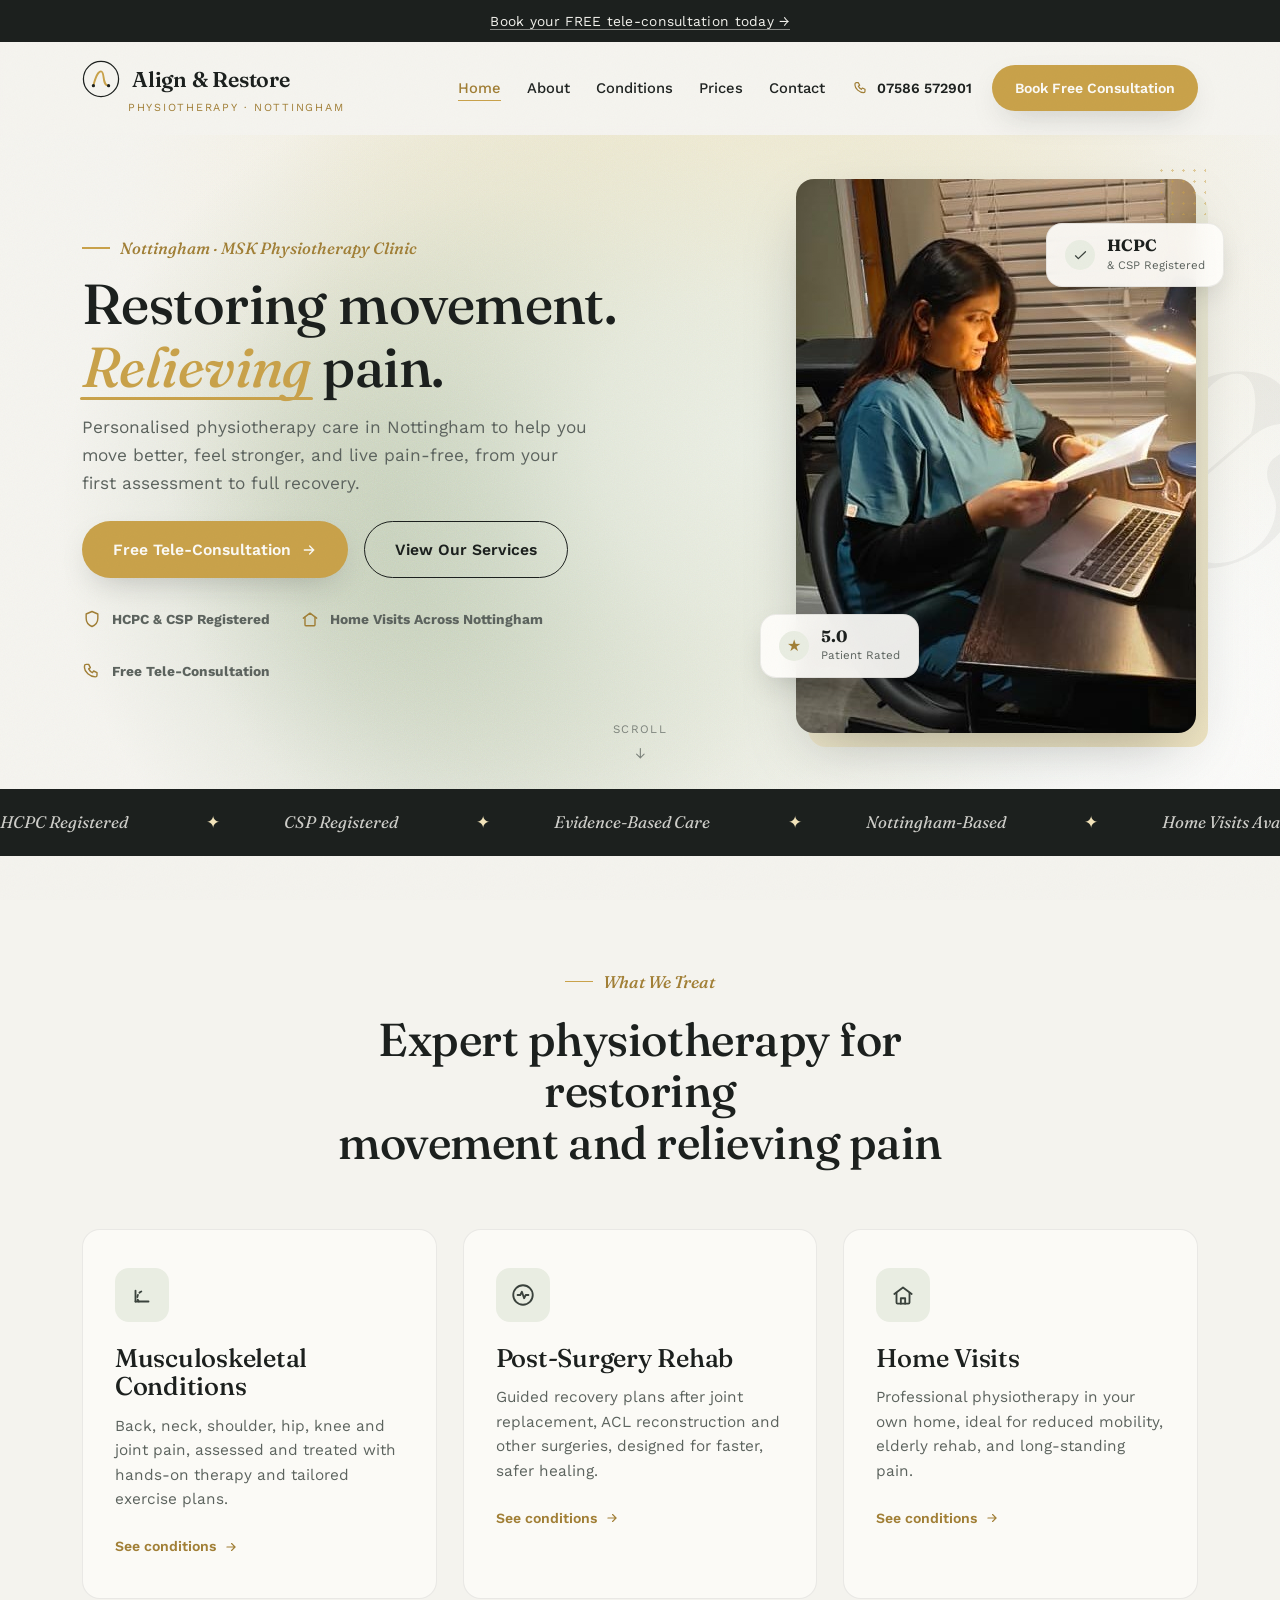
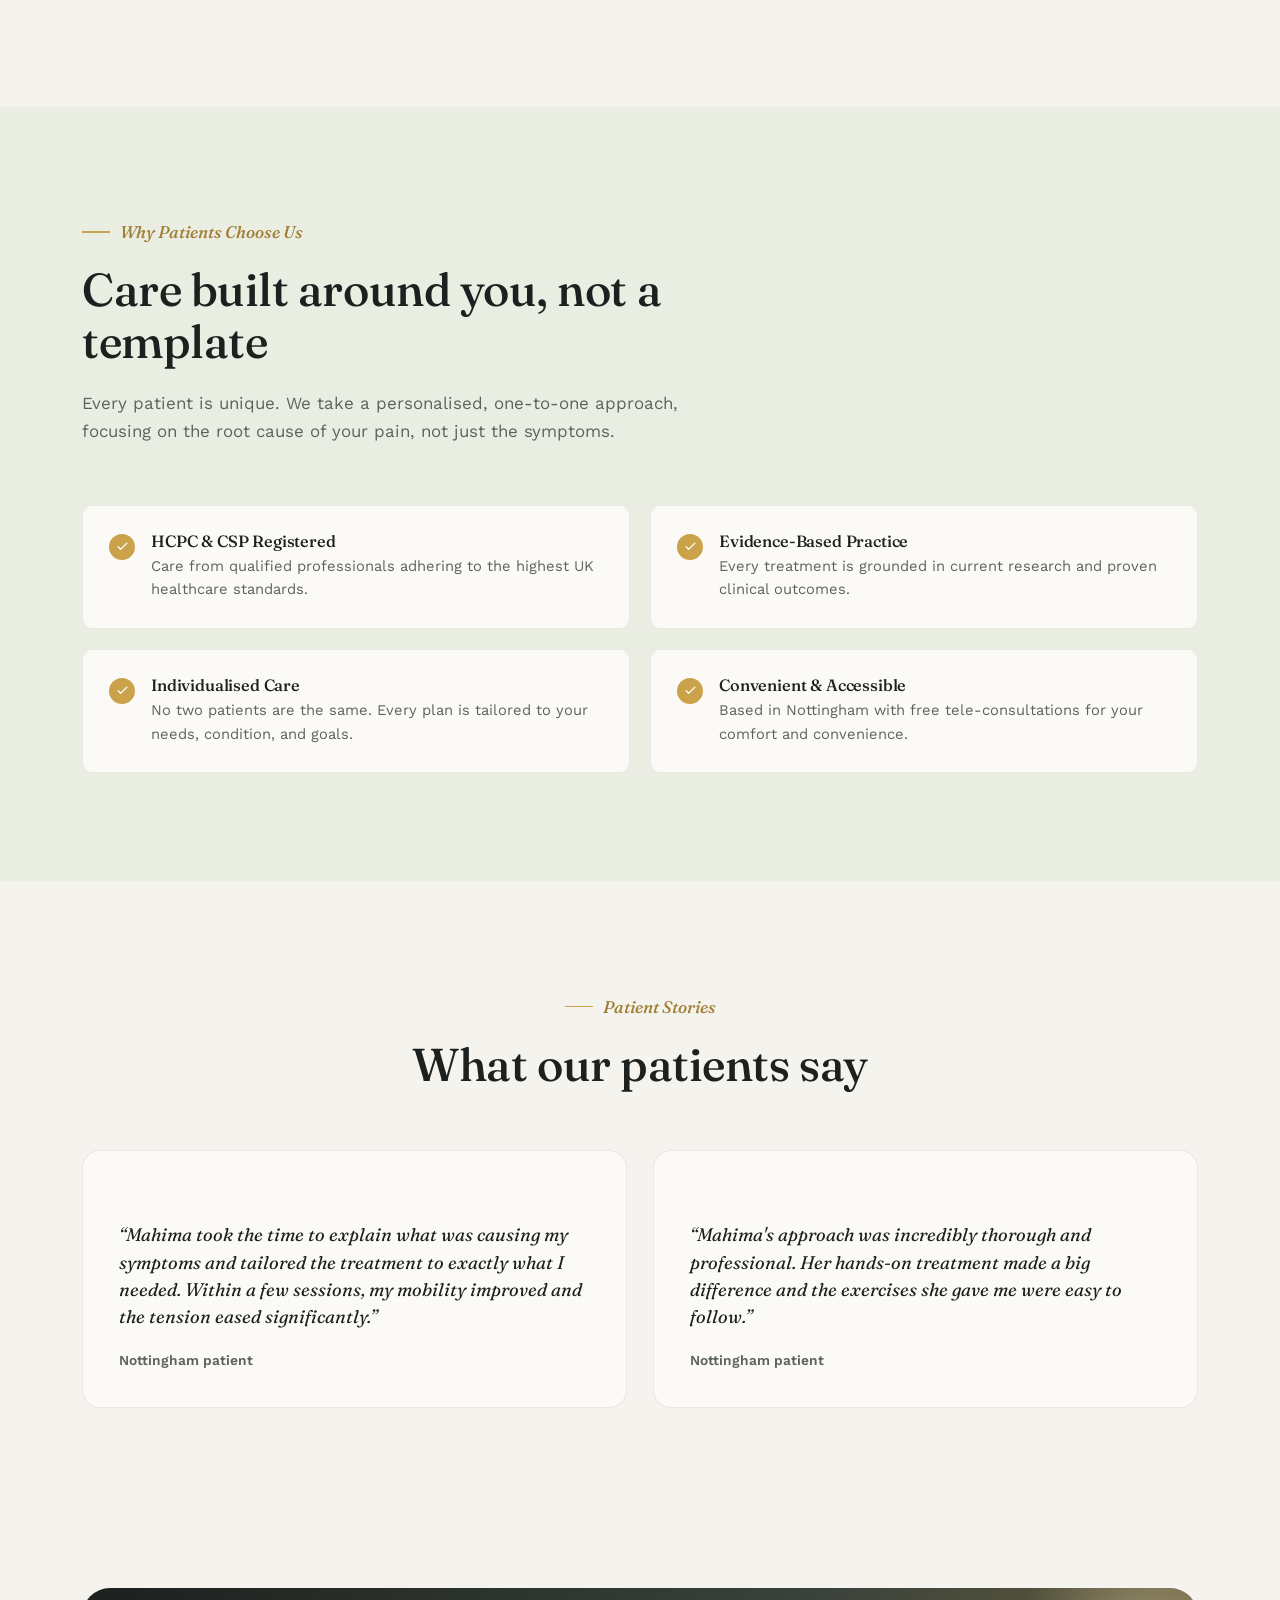
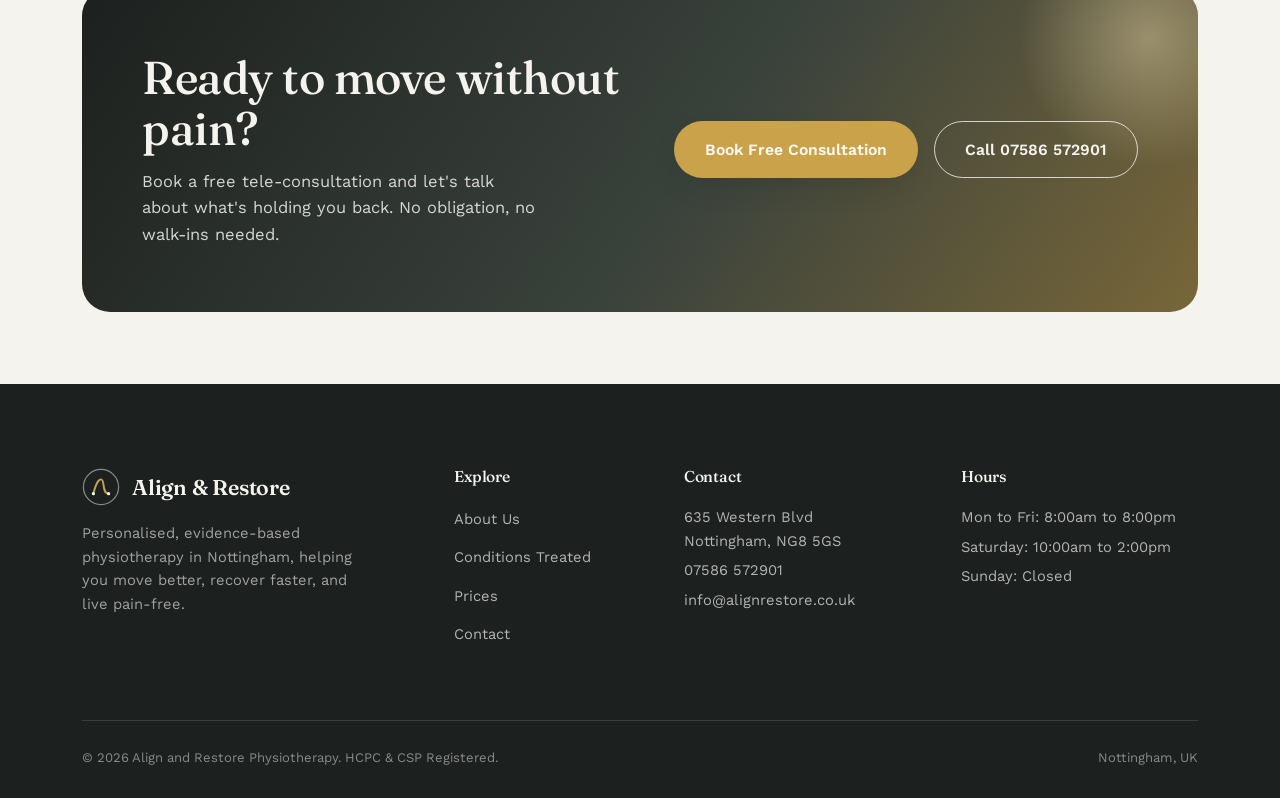
==== index.html @ 51aeb067 "Initial commit: Align and Restore Physiotherapy website Static site (HTML/CSS/JS) for Align and Rest" ====
<!DOCTYPE html>
<html lang="en">
<head>
<meta charset="UTF-8">
<meta name="viewport" content="width=device-width, initial-scale=1.0">
<title>Align and Restore Physiotherapy: Nottingham MSK Clinic</title>
<meta name="description" content="Personalised, evidence-based physiotherapy in Nottingham. HCPC &amp; CSP registered clinic offering in-clinic treatment, post-surgery rehab, and home visits.">
<link rel="icon" href="data:,">
<link rel="stylesheet" href="css/styles.css">
</head>
<body>

<div class="announce"><a href="contact.html">Book your FREE tele-consultation today &rarr;</a></div>

<header class="site-header">
  <div class="wrap">
    <a href="index.html" class="brand">
      <div class="brand-mark">
        <svg class="brand-glyph" viewBox="0 0 40 40" fill="none" xmlns="http://www.w3.org/2000/svg">
          <circle cx="20" cy="20" r="18.5" stroke="#1c201e" stroke-width="1.3"/>
          <path d="M12 27C12 27 15.5 12 20 12C24.5 12 20.5 27 28 27" stroke="#c9a24a" stroke-width="2" stroke-linecap="round"/>
          <circle cx="12" cy="27" r="1.7" fill="#1c201e"/>
          <circle cx="28" cy="27" r="1.7" fill="#1c201e"/>
        </svg>
        <span class="brand-name">Align &amp; Restore</span>
      </div>
      <span class="brand-tag">Physiotherapy &middot; Nottingham</span>
    </a>
    <nav class="nav">
      <ul class="nav-links">
        <li><a href="index.html">Home</a></li>
        <li><a href="about.html">About</a></li>
        <li><a href="conditions.html">Conditions</a></li>
        <li><a href="prices.html">Prices</a></li>
        <li><a href="contact.html">Contact</a></li>
      </ul>
      <div class="nav-cta">
        <a href="tel:07586572901" class="nav-phone"><svg viewBox="0 0 24 24" fill="none" stroke="currentColor" stroke-width="1.8" stroke-linecap="round" stroke-linejoin="round"><path d="M3 8V6a2 2 0 012-2h3l2 4-2 1.5a10 10 0 004.5 4.5L14 12l4 2v3a2 2 0 01-2 2C9.4 19 3 12.6 3 8z"/></svg>07586 572901</a>
        <a href="contact.html" class="btn btn-clay btn-sm">Book Free Consultation</a>
      </div>
    </nav>
    <button class="nav-toggle" aria-label="Toggle menu" aria-expanded="false"><span></span></button>
  </div>
</header>

<section class="hero">
  <div class="hero-mesh" aria-hidden="true"></div>
  <span class="hero-glyph" aria-hidden="true">&amp;</span>
  <div class="wrap hero-grid">
    <div data-reveal-group>
      <p class="eyebrow" data-reveal-item>Nottingham &middot; MSK Physiotherapy Clinic</p>
      <h1><span class="hero-word" style="--i:0">Restoring</span> <span class="hero-word" style="--i:1">movement.</span><br><span class="hero-word" style="--i:2"><em>Relieving</em></span> <span class="hero-word" style="--i:3">pain.</span></h1>
      <p class="hero-lede" data-reveal-item>Personalised physiotherapy care in Nottingham to help you move better, feel stronger, and live pain-free, from your first assessment to full recovery.</p>
      <div class="hero-ctas" data-reveal-item>
        <a href="contact.html" class="btn btn-clay">
          Free Tele-Consultation
          <svg viewBox="0 0 24 24" fill="none" stroke="currentColor" stroke-width="2" stroke-linecap="round"><path d="M5 12h14M13 6l6 6-6 6"/></svg>
        </a>
        <a href="conditions.html" class="btn btn-outline">View Our Services</a>
      </div>
      <div class="hero-trust" data-reveal-item>
        <div class="hero-trust-item">
          <svg viewBox="0 0 24 24" fill="none" stroke="currentColor" stroke-width="1.7" stroke-linecap="round" stroke-linejoin="round"><path d="M12 3l7 3v5c0 5-3.5 8.5-7 10-3.5-1.5-7-5-7-10V6l7-3z"/></svg>
          HCPC &amp; CSP Registered
        </div>
        <div class="hero-trust-item">
          <svg viewBox="0 0 24 24" fill="none" stroke="currentColor" stroke-width="1.7" stroke-linecap="round" stroke-linejoin="round"><path d="M4 11l8-6 8 6"/><path d="M6 10v9a1 1 0 001 1h10a1 1 0 001-1v-9"/></svg>
          Home Visits Across Nottingham
        </div>
        <div class="hero-trust-item">
          <svg viewBox="0 0 24 24" fill="none" stroke="currentColor" stroke-width="1.7" stroke-linecap="round" stroke-linejoin="round"><path d="M3 8V6a2 2 0 012-2h3l2 4-2 1.5a10 10 0 004.5 4.5L14 12l4 2v3a2 2 0 01-2 2C9.4 19 3 12.6 3 8z"/></svg>
          Free Tele-Consultation
        </div>
      </div>
    </div>
    <div class="hero-art" data-reveal>
      <div class="hero-photo-frame">
        <span class="hero-photo-backdrop" aria-hidden="true"></span>
        <span class="hero-photo-dots" aria-hidden="true"></span>
        <img class="hero-photo" src="img/hero-mahima.jpg" alt="Mahima, HCPC &amp; CSP registered physiotherapist, reviewing patient notes at Align and Restore Physiotherapy" width="720" height="554" loading="eager">
      </div>
      <div class="hero-badge hero-badge--rating" style="--bi:0">
        <span class="hero-badge-icon">&#9733;</span>
        <div><strong>5.0</strong><small>Patient Rated</small></div>
      </div>
      <div class="hero-badge hero-badge--cert" style="--bi:1">
        <span class="hero-badge-icon"><svg viewBox="0 0 24 24" fill="none" stroke="currentColor" stroke-width="2" stroke-linecap="round" stroke-linejoin="round"><path d="M4 12.5l4.5 4.5L20 6"/></svg></span>
        <div><strong>HCPC</strong><small>&amp; CSP Registered</small></div>
      </div>
    </div>
  </div>
  <a href="#services" class="scroll-cue" aria-label="Scroll to services">
    Scroll
    <svg viewBox="0 0 24 24" fill="none" stroke="currentColor" stroke-width="1.8" stroke-linecap="round" stroke-linejoin="round"><path d="M12 4v15M6 13l6 6 6-6"/></svg>
  </a>
</section>

<div class="trust-strip">
  <div class="trust-track">
    <span>HCPC Registered</span><span>CSP Registered</span><span>Evidence-Based Care</span><span>Nottingham-Based</span><span>Home Visits Available</span><span>Free Tele-Consultation</span>
    <span>HCPC Registered</span><span>CSP Registered</span><span>Evidence-Based Care</span><span>Nottingham-Based</span><span>Home Visits Available</span><span>Free Tele-Consultation</span>
  </div>
</div>

<section class="section" id="services">
  <div class="wrap">
    <div class="section-head center" data-reveal>
      <p class="eyebrow" style="justify-content:center">What We Treat</p>
      <h2>Expert physiotherapy for restoring<br>movement and relieving pain</h2>
    </div>
    <div class="card-grid" data-reveal-group>
      <article class="service-card" data-reveal-item>
        <div class="service-icon">
          <svg viewBox="0 0 24 24" fill="none" stroke="currentColor" stroke-width="1.7" stroke-linecap="round" stroke-linejoin="round"><path d="M6 18L6 8"/><path d="M6 18L18 18"/><path d="M9 18a6 6 0 013.6-9.6" stroke-dasharray="2 2.4"/></svg>
        </div>
        <h3>Musculoskeletal Conditions</h3>
        <p>Back, neck, shoulder, hip, knee and joint pain, assessed and treated with hands-on therapy and tailored exercise plans.</p>
        <a href="conditions.html#msk" class="service-link">See conditions <svg viewBox="0 0 24 24" fill="none" stroke="currentColor" stroke-width="2" stroke-linecap="round"><path d="M5 12h14M13 6l6 6-6 6"/></svg></a>
      </article>
      <article class="service-card" data-reveal-item>
        <div class="service-icon">
          <svg viewBox="0 0 24 24" fill="none" stroke="currentColor" stroke-width="1.7" stroke-linecap="round" stroke-linejoin="round"><circle cx="12" cy="12" r="9"/><path d="M7 12h2.5l1.5-3 2 6 1.5-3H17"/></svg>
        </div>
        <h3>Post-Surgery Rehab</h3>
        <p>Guided recovery plans after joint replacement, ACL reconstruction and other surgeries, designed for faster, safer healing.</p>
        <a href="conditions.html#post-surgery" class="service-link">See conditions <svg viewBox="0 0 24 24" fill="none" stroke="currentColor" stroke-width="2" stroke-linecap="round"><path d="M5 12h14M13 6l6 6-6 6"/></svg></a>
      </article>
      <article class="service-card" data-reveal-item>
        <div class="service-icon">
          <svg viewBox="0 0 24 24" fill="none" stroke="currentColor" stroke-width="1.7" stroke-linecap="round" stroke-linejoin="round"><path d="M4 11l8-6 8 6"/><path d="M6 10v9a1 1 0 001 1h10a1 1 0 001-1v-9"/><path d="M10 20v-5h4v5"/></svg>
        </div>
        <h3>Home Visits</h3>
        <p>Professional physiotherapy in your own home, ideal for reduced mobility, elderly rehab, and long-standing pain.</p>
        <a href="conditions.html#home-visits" class="service-link">See conditions <svg viewBox="0 0 24 24" fill="none" stroke="currentColor" stroke-width="2" stroke-linecap="round"><path d="M5 12h14M13 6l6 6-6 6"/></svg></a>
      </article>
    </div>
  </div>
</section>

<section class="section section--sage">
  <div class="wrap">
    <div class="section-head" data-reveal>
      <p class="eyebrow">Why Patients Choose Us</p>
      <h2>Care built around you, not a template</h2>
      <p>Every patient is unique. We take a personalised, one-to-one approach, focusing on the root cause of your pain, not just the symptoms.</p>
    </div>
    <div class="value-grid" data-reveal-group>
      <div class="value-item" data-reveal-item>
        <div class="value-check"><svg viewBox="0 0 24 24" fill="none" stroke="currentColor" stroke-width="2.4" stroke-linecap="round" stroke-linejoin="round"><path d="M4 12.5l4.5 4.5L20 6"/></svg></div>
        <div><h4>HCPC &amp; CSP Registered</h4><p>Care from qualified professionals adhering to the highest UK healthcare standards.</p></div>
      </div>
      <div class="value-item" data-reveal-item>
        <div class="value-check"><svg viewBox="0 0 24 24" fill="none" stroke="currentColor" stroke-width="2.4" stroke-linecap="round" stroke-linejoin="round"><path d="M4 12.5l4.5 4.5L20 6"/></svg></div>
        <div><h4>Evidence-Based Practice</h4><p>Every treatment is grounded in current research and proven clinical outcomes.</p></div>
      </div>
      <div class="value-item" data-reveal-item>
        <div class="value-check"><svg viewBox="0 0 24 24" fill="none" stroke="currentColor" stroke-width="2.4" stroke-linecap="round" stroke-linejoin="round"><path d="M4 12.5l4.5 4.5L20 6"/></svg></div>
        <div><h4>Individualised Care</h4><p>No two patients are the same. Every plan is tailored to your needs, condition, and goals.</p></div>
      </div>
      <div class="value-item" data-reveal-item>
        <div class="value-check"><svg viewBox="0 0 24 24" fill="none" stroke="currentColor" stroke-width="2.4" stroke-linecap="round" stroke-linejoin="round"><path d="M4 12.5l4.5 4.5L20 6"/></svg></div>
        <div><h4>Convenient &amp; Accessible</h4><p>Based in Nottingham with free tele-consultations for your comfort and convenience.</p></div>
      </div>
    </div>
  </div>
</section>

<section class="section">
  <div class="wrap">
    <div class="section-head center" data-reveal>
      <p class="eyebrow" style="justify-content:center">Patient Stories</p>
      <h2>What our patients say</h2>
    </div>
    <div class="testi-grid" data-reveal-group>
      <div class="testi-card" data-reveal-item>
        <div class="testi-stars">
          <svg viewBox="0 0 24 24" fill="currentColor"><path d="M12 2l2.9 6.5 7.1.6-5.4 4.7 1.6 7-6.2-3.8L6 21l1.6-7L2.2 9.1l7.1-.6L12 2z"/></svg>
          <svg viewBox="0 0 24 24" fill="currentColor"><path d="M12 2l2.9 6.5 7.1.6-5.4 4.7 1.6 7-6.2-3.8L6 21l1.6-7L2.2 9.1l7.1-.6L12 2z"/></svg>
          <svg viewBox="0 0 24 24" fill="currentColor"><path d="M12 2l2.9 6.5 7.1.6-5.4 4.7 1.6 7-6.2-3.8L6 21l1.6-7L2.2 9.1l7.1-.6L12 2z"/></svg>
          <svg viewBox="0 0 24 24" fill="currentColor"><path d="M12 2l2.9 6.5 7.1.6-5.4 4.7 1.6 7-6.2-3.8L6 21l1.6-7L2.2 9.1l7.1-.6L12 2z"/></svg>
          <svg viewBox="0 0 24 24" fill="currentColor"><path d="M12 2l2.9 6.5 7.1.6-5.4 4.7 1.6 7-6.2-3.8L6 21l1.6-7L2.2 9.1l7.1-.6L12 2z"/></svg>
        </div>
        <p>&ldquo;Mahima took the time to explain what was causing my symptoms and tailored the treatment to exactly what I needed. Within a few sessions, my mobility improved and the tension eased significantly.&rdquo;</p>
        <div class="testi-name">Nottingham patient</div>
      </div>
      <div class="testi-card" data-reveal-item>
        <div class="testi-stars">
          <svg viewBox="0 0 24 24" fill="currentColor"><path d="M12 2l2.9 6.5 7.1.6-5.4 4.7 1.6 7-6.2-3.8L6 21l1.6-7L2.2 9.1l7.1-.6L12 2z"/></svg>
          <svg viewBox="0 0 24 24" fill="currentColor"><path d="M12 2l2.9 6.5 7.1.6-5.4 4.7 1.6 7-6.2-3.8L6 21l1.6-7L2.2 9.1l7.1-.6L12 2z"/></svg>
          <svg viewBox="0 0 24 24" fill="currentColor"><path d="M12 2l2.9 6.5 7.1.6-5.4 4.7 1.6 7-6.2-3.8L6 21l1.6-7L2.2 9.1l7.1-.6L12 2z"/></svg>
          <svg viewBox="0 0 24 24" fill="currentColor"><path d="M12 2l2.9 6.5 7.1.6-5.4 4.7 1.6 7-6.2-3.8L6 21l1.6-7L2.2 9.1l7.1-.6L12 2z"/></svg>
          <svg viewBox="0 0 24 24" fill="currentColor"><path d="M12 2l2.9 6.5 7.1.6-5.4 4.7 1.6 7-6.2-3.8L6 21l1.6-7L2.2 9.1l7.1-.6L12 2z"/></svg>
        </div>
        <p>&ldquo;Mahima's approach was incredibly thorough and professional. Her hands-on treatment made a big difference and the exercises she gave me were easy to follow.&rdquo;</p>
        <div class="testi-name">Nottingham patient</div>
      </div>
    </div>
  </div>
</section>

<section class="section section--tight">
  <div class="wrap">
    <div class="cta-band" data-reveal>
      <div>
        <h2>Ready to move without pain?</h2>
        <p>Book a free tele-consultation and let's talk about what's holding you back. No obligation, no walk-ins needed.</p>
      </div>
      <div class="cta-band-actions">
        <a href="contact.html" class="btn btn-clay">Book Free Consultation</a>
        <a href="tel:07586572901" class="btn btn-outline">Call 07586 572901</a>
      </div>
    </div>
  </div>
</section>

<footer class="site-footer">
  <div class="wrap">
    <div class="footer-grid">
      <div class="footer-brand">
        <div class="brand-mark">
          <svg class="brand-glyph" viewBox="0 0 40 40" fill="none" xmlns="http://www.w3.org/2000/svg">
            <circle cx="20" cy="20" r="18.5" stroke="#f4f3ee" stroke-width="1.3" opacity="0.5"/>
            <path d="M12 27C12 27 15.5 12 20 12C24.5 12 20.5 27 28 27" stroke="#c9a24a" stroke-width="2" stroke-linecap="round"/>
            <circle cx="12" cy="27" r="1.7" fill="#f4f3ee"/>
            <circle cx="28" cy="27" r="1.7" fill="#f4f3ee"/>
          </svg>
          <span class="brand-name">Align &amp; Restore</span>
        </div>
        <p>Personalised, evidence-based physiotherapy in Nottingham, helping you move better, recover faster, and live pain-free.</p>
      </div>
      <div class="footer-col">
        <h4>Explore</h4>
        <ul>
          <li><a href="about.html">About Us</a></li>
          <li><a href="conditions.html">Conditions Treated</a></li>
          <li><a href="prices.html">Prices</a></li>
          <li><a href="contact.html">Contact</a></li>
        </ul>
      </div>
      <div class="footer-col">
        <h4>Contact</h4>
        <p>635 Western Blvd<br>Nottingham, NG8 5GS</p>
        <p><a href="tel:07586572901">07586 572901</a></p>
        <p><a href="mailto:info@alignrestore.co.uk">info@alignrestore.co.uk</a></p>
      </div>
      <div class="footer-col">
        <h4>Hours</h4>
        <p>Mon to Fri: 8:00am to 8:00pm</p>
        <p>Saturday: 10:00am to 2:00pm</p>
        <p>Sunday: Closed</p>
      </div>
    </div>
    <div class="footer-bottom">
      <span>&copy; 2026 Align and Restore Physiotherapy. HCPC &amp; CSP Registered.</span>
      <span>Nottingham, UK</span>
    </div>
  </div>
</footer>

<script src="js/main.js"></script>
</body>
</html>
---- css/styles.css ----
/* ============================================================
   Align and Restore Physiotherapy — Design System
   Editorial clinical warmth: paper tones, deep forest + clay,
   Fraunces display serif paired with Work Sans.
   ============================================================ */

@import url('https://fonts.googleapis.com/css2?family=Fraunces:ital,opsz,wght@0,9..144,400;0,9..144,500;0,9..144,600;1,9..144,400;1,9..144,500&family=Work+Sans:wght@400;500;600;700&display=swap');

:root{
  --paper: #f4f3ee;
  --paper-deep: #e8e6dd;
  --cream-card: #fbfaf6;
  --ink: #202422;
  --ink-soft: #5c635e;
  --forest: #3a423c;
  --forest-deep: #1c201e;
  --forest-light: #565f57;
  --sage: #a8b89a;
  --sage-pale: #e9ede2;
  --clay: #c9a24a;
  --clay-deep: #a17f36;
  --clay-light: #f2e3ba;
  --line: rgba(32,36,34,0.14);
  --line-soft: rgba(32,36,34,0.08);
  --shadow-sm: 0 2px 10px rgba(28,32,30,0.08);
  --shadow-md: 0 12px 32px -12px rgba(28,32,30,0.26);
  --shadow-lg: 0 24px 60px -20px rgba(28,32,30,0.34);
  --radius-sm: 10px;
  --radius-md: 18px;
  --radius-lg: 28px;
  --maxw: 1180px;
  --ease: cubic-bezier(.22,.68,.16,1);
}

*, *::before, *::after{ box-sizing: border-box; }
html{ scroll-behavior: smooth; }
body{
  margin: 0;
  background: var(--paper);
  color: var(--ink);
  font-family: 'Work Sans', sans-serif;
  font-size: 16.5px;
  line-height: 1.6;
  -webkit-font-smoothing: antialiased;
  overflow-x: hidden;
}

/* subtle grain texture over the whole page */
body::before{
  content: "";
  position: fixed;
  inset: 0;
  pointer-events: none;
  z-index: 999;
  opacity: 0.035;
  mix-blend-mode: multiply;
  background-image: url("data:image/svg+xml,%3Csvg xmlns='http://www.w3.org/2000/svg' width='120' height='120'%3E%3Cfilter id='n'%3E%3CfeTurbulence type='fractalNoise' baseFrequency='0.9' numOctaves='2' stitchTiles='stitch'/%3E%3C/filter%3E%3Crect width='100%25' height='100%25' filter='url(%23n)'/%3E%3C/svg%3E");
}

h1, h2, h3, h4{
  font-family: 'Fraunces', serif;
  font-weight: 500;
  color: var(--forest-deep);
  line-height: 1.12;
  margin: 0 0 0.5em;
  letter-spacing: -0.01em;
}
h1{ font-size: clamp(2.6rem, 5.4vw, 4.6rem); font-weight: 500; }
h2{ font-size: clamp(2rem, 3.6vw, 3rem); }
h3{ font-size: clamp(1.3rem, 2vw, 1.65rem); }
h4{ font-size: 1.1rem; }
p{ margin: 0 0 1em; color: var(--ink-soft); }
a{ color: inherit; text-decoration: none; }
img, svg{ display: block; max-width: 100%; }
ul{ margin: 0; padding: 0; list-style: none; }
button{ font-family: inherit; cursor: pointer; }

.eyebrow{
  display: inline-flex;
  align-items: center;
  gap: 10px;
  font-family: 'Fraunces', serif;
  font-style: italic;
  font-weight: 500;
  font-size: 1.02rem;
  color: var(--clay-deep);
  margin-bottom: 1.1em;
}
.eyebrow::before{
  content: "";
  width: 28px;
  height: 1.5px;
  background: var(--clay);
}

.wrap{ max-width: var(--maxw); margin: 0 auto; padding: 0 32px; }
.section{ padding: 108px 0; position: relative; }
.section--tight{ padding: 72px 0; }
.section--dark{ background: var(--forest-deep); color: var(--paper); }
.section--dark p{ color: rgba(245,244,239,0.72); }
.section--dark h2, .section--dark h3{ color: var(--paper); }
.section--sage{ background: var(--sage-pale); }
.section--deep{ background: var(--paper-deep); }

/* ---------- Buttons ---------- */
.btn{
  display: inline-flex;
  align-items: center;
  gap: 10px;
  padding: 15px 30px;
  border-radius: 999px;
  font-weight: 600;
  font-size: 0.98rem;
  border: 1.5px solid transparent;
  transition: transform .35s var(--ease), background .3s, color .3s, border-color .3s, box-shadow .3s;
  white-space: nowrap;
}
.btn-clay{
  background: var(--clay);
  color: var(--cream-card);
  box-shadow: var(--shadow-md);
  position: relative;
  overflow: hidden;
  isolation: isolate;
}
.btn-clay::before{
  content: "";
  position: absolute;
  inset: 0;
  background: linear-gradient(115deg, transparent 20%, rgba(255,255,255,0.32) 42%, transparent 64%);
  transform: translateX(-120%);
  transition: transform .7s var(--ease);
  z-index: -1;
}
.btn-clay:hover::before{ transform: translateX(120%); }
.btn-clay:hover{ background: var(--clay-deep); transform: translateY(-2px); }
.btn-clay:active{ transform: translateY(0) scale(0.98); }
.btn-outline{
  border-color: currentColor;
  color: var(--forest-deep);
}
.btn-outline:hover{ background: var(--forest-deep); color: var(--paper); border-color: var(--forest-deep); }
.section--dark .btn-outline{ color: var(--paper); }
.section--dark .btn-outline:hover{ background: var(--paper); color: var(--forest-deep); }
.btn-sm{ padding: 11px 22px; font-size: 0.88rem; }
.btn svg{ width: 16px; height: 16px; }

/* ---------- Announcement bar ---------- */
.announce{
  background: var(--forest-deep);
  color: var(--paper);
  text-align: center;
  font-size: 0.86rem;
  letter-spacing: 0.02em;
  padding: 10px 16px;
}
.announce a{ border-bottom: 1px solid rgba(245,244,239,0.5); transition: border-color .3s, color .3s; }
.announce a:hover{ border-color: var(--clay-light); color: var(--clay-light); }

/* ---------- Header ---------- */
.site-header{
  position: sticky;
  top: 0;
  z-index: 100;
  background: rgba(245,244,239,0.86);
  backdrop-filter: blur(10px);
  border-bottom: 1px solid transparent;
  transition: box-shadow .4s var(--ease), border-color .4s var(--ease), background .4s var(--ease);
}
.site-header.is-scrolled{
  background: rgba(245,244,239,0.96);
  border-bottom-color: var(--line-soft);
  box-shadow: 0 8px 30px -18px rgba(28,32,30,0.35);
}
.site-header.is-scrolled .brand-glyph{ transform: scale(0.92); }
.brand-glyph{ transition: transform .4s var(--ease); }
.site-header .wrap{
  display: flex;
  align-items: center;
  justify-content: space-between;
  padding-top: 18px;
  padding-bottom: 18px;
}
.brand{ display: flex; flex-direction: column; gap: 1px; }
.brand-mark{ display: flex; align-items: center; gap: 12px; }
.brand-name{
  font-family: 'Fraunces', serif;
  font-weight: 600;
  font-size: 1.34rem;
  color: var(--forest-deep);
  letter-spacing: -0.01em;
}
.brand-tag{
  font-size: 0.68rem;
  letter-spacing: 0.16em;
  text-transform: uppercase;
  color: var(--clay-deep);
  margin-left: 46px;
}
.brand-glyph{
  width: 38px; height: 38px;
  flex-shrink: 0;
}

.nav{ display: flex; align-items: center; gap: 28px; }
.nav-links{ display: flex; gap: 26px; flex-wrap: nowrap; }
.nav-links a{
  font-size: 0.92rem;
  font-weight: 500;
  color: var(--ink);
  position: relative;
  padding: 4px 0;
  white-space: nowrap;
}
.nav-links a::after{
  content: "";
  position: absolute;
  left: 0; right: 100%;
  bottom: 0;
  height: 1.5px;
  background: var(--clay);
  transition: right .35s var(--ease);
}
.nav-links a:hover::after, .nav-links a.active::after{ right: 0; }
.nav-links a.active{ color: var(--clay-deep); }
.nav-cta{ display: flex; align-items: center; gap: 20px; }
.nav-phone{
  display: flex; align-items: center; gap: 8px;
  font-size: 0.88rem; font-weight: 600;
  color: var(--forest-deep);
  white-space: nowrap;
  transition: color .3s;
}
.nav-phone svg{ width: 16px; height: 16px; color: var(--clay-deep); flex-shrink: 0; }
.nav-phone:hover{ color: var(--clay-deep); }

.nav-toggle{
  display: none;
  background: none; border: none;
  width: 40px; height: 40px;
  align-items: center; justify-content: center;
}
.nav-toggle span, .nav-toggle span::before, .nav-toggle span::after{
  content: "";
  display: block;
  width: 22px; height: 2px;
  background: var(--forest-deep);
  position: relative;
  transition: transform .3s, opacity .3s;
}
.nav-toggle span::before{ position: absolute; top: -7px; }
.nav-toggle span::after{ position: absolute; top: 7px; }
.nav-toggle.open span{ background: transparent; }
.nav-toggle.open span::before{ top: 0; transform: rotate(45deg); background: var(--forest-deep); }
.nav-toggle.open span::after{ top: 0; transform: rotate(-45deg); background: var(--forest-deep); }

@media (max-width: 1180px){
  .nav-phone{ display: none; }
}
@media (max-width: 980px){
  .nav-links, .nav-cta .nav-phone{ display: none; }
  .nav-toggle{ display: flex; }
  .brand-tag{ display: none; }
  .site-header.menu-open .nav{
    position: fixed; inset: 72px 0 0 0;
    background: var(--paper);
    flex-direction: column;
    align-items: flex-start;
    padding: 30px 32px;
    gap: 26px;
    overflow-y: auto;
  }
  .site-header.menu-open .nav-links{
    display: flex; flex-direction: column; gap: 22px; width: 100%;
  }
  .site-header.menu-open .nav-links a{ font-size: 1.3rem; }
  .site-header.menu-open .nav-cta{ width: 100%; }
  .site-header.menu-open .nav-cta .nav-phone{ display: none; }
  .site-header.menu-open .nav-cta .btn-clay{ width: 100%; justify-content: center; }
}

/* ---------- Hero ---------- */
.hero{
  position: relative;
  padding: 44px 0 56px;
  overflow: hidden;
  background: var(--paper);
}
@keyframes hero-breathe{
  0%, 100%{ transform: scale(1) translate(0,0); }
  50%{ transform: scale(1.08) translate(-16px, 14px); }
}
/* Mesh gradient background — "Bloom Field", driven by js/main.js — brand sage/clay wash over paper */
.hero-mesh{
  position: absolute;
  inset: 0;
  z-index: 0;
  background-color: var(--paper);
}
.hero-glyph{
  position: absolute;
  top: 46%;
  right: -3%;
  transform: translateY(-50%) translateY(var(--glyph-shift, 0px));
  font-family: 'Fraunces', serif;
  font-style: italic;
  font-weight: 500;
  font-size: clamp(16rem, 28vw, 32rem);
  line-height: 1;
  color: var(--forest-deep);
  opacity: 0.05;
  mix-blend-mode: multiply;
  z-index: 0;
  pointer-events: none;
  user-select: none;
}
@media (max-width: 980px){ .hero-glyph{ display: none; } }

.hero-grid{
  position: relative;
  z-index: 1;
  display: grid;
  grid-template-columns: 1.25fr 0.75fr;
  gap: 40px;
  align-items: center;
}
.hero .eyebrow{ margin-bottom: 0.7em; }
.hero h1{ margin-bottom: 0.28em; font-size: clamp(2.2rem, 4.4vw, 3.6rem); }
.hero-word{
  display: inline-block;
  opacity: 0;
  transform: translateY(18px);
  transition: opacity .6s var(--ease), transform .6s var(--ease);
  transition-delay: calc(var(--i, 0) * 0.09s + 0.05s);
}
[data-reveal-group].is-visible .hero-word{ opacity: 1; transform: translateY(0); }
.hero h1 em{
  position: relative;
  font-style: italic;
  color: var(--clay);
}
.hero h1 em::after{
  content: "";
  position: absolute;
  left: -2px; right: -2px; bottom: 0.02em;
  height: 3px;
  border-radius: 2px;
  background: var(--clay);
  transform: scaleX(0);
  transform-origin: left;
  transition: transform .9s var(--ease);
  transition-delay: .95s;
}
[data-reveal-group].is-visible h1 em::after{ transform: scaleX(1); }
@media (prefers-reduced-motion: reduce){
  .hero-word{ opacity: 1; transform: none; transition: none; }
  .hero h1 em::after{ transform: scaleX(1); transition: none; }
  .hero-glyph{ transform: translateY(-50%) !important; }
}
.hero-lede{ font-size: 1.08rem; max-width: 46ch; margin-bottom: 1.4em; }
.hero-ctas{ display: flex; gap: 16px; flex-wrap: wrap; margin-bottom: 1.8em; }
.hero-trust{ display: flex; gap: 30px; flex-wrap: wrap; }
.hero-trust-item{ display: flex; align-items: center; gap: 10px; font-size: 0.86rem; font-weight: 700; color: var(--ink-soft); }
.hero-trust-item svg{ width: 20px; height: 20px; color: var(--clay-deep); flex-shrink: 0; }

.hero-art{
  position: relative;
  max-width: 400px;
  margin: 0 auto;
  transform: perspective(900px) rotateX(var(--tilt-x, 0deg)) rotateY(var(--tilt-y, 0deg)) translateX(26px);
  transition: transform .5s var(--ease);
  will-change: transform;
}
.hero-art svg{ width: 100%; height: auto; overflow: visible; }

.hero-photo-frame{
  position: relative;
  z-index: 1;
}
.hero-photo-backdrop{
  position: absolute;
  inset: 14px -12px -14px 12px;
  background: linear-gradient(155deg, var(--sage-pale), var(--clay-light) 130%);
  border-radius: var(--radius-md);
  z-index: 0;
  opacity: 0;
  transform: translate(-8px, 8px);
  transition: opacity .8s var(--ease) .2s, transform .8s var(--ease) .2s;
}
.hero-art.is-visible .hero-photo-backdrop{ opacity: 1; transform: translate(0,0); }
.hero-photo-dots{
  position: absolute;
  top: -14px; right: -10px;
  width: 50px; height: 50px;
  background-image: radial-gradient(var(--clay) 1.3px, transparent 1.3px);
  background-size: 11px 11px;
  opacity: 0;
  z-index: 2;
  transition: opacity .8s var(--ease) .7s;
}
.hero-art.is-visible .hero-photo-dots{ opacity: 0.5; }
.hero-photo{
  position: relative;
  z-index: 1;
  width: 100%;
  aspect-ratio: 720 / 554;
  object-fit: cover;
  object-position: 50% 50%;
  border-radius: var(--radius-md);
  box-shadow: var(--shadow-lg);
  opacity: 0;
  transform: translateY(24px) scale(0.98);
  transition: opacity .9s var(--ease), transform .9s var(--ease);
}
.hero-art.is-visible .hero-photo{ opacity: 1; transform: translateY(0) scale(1); }
@media (prefers-reduced-motion: reduce){
  .hero-photo-backdrop, .hero-photo-dots, .hero-photo{ opacity: 1; transform: none; transition: none; }
  .hero-photo-dots{ opacity: 0.5; }
}

.hero-badge{
  position: absolute;
  display: flex;
  align-items: center;
  gap: 12px;
  background: rgba(255,254,251,0.92);
  backdrop-filter: blur(10px);
  border: 1px solid var(--line-soft);
  border-radius: 16px;
  padding: 12px 18px;
  box-shadow: var(--shadow-md);
  z-index: 2;
  opacity: 0;
  transform: translateY(16px) scale(0.94);
  transition: opacity .6s var(--ease), transform .6s var(--ease);
  transition-delay: calc(2.3s + var(--bi, 0) * 0.2s);
}
.hero-art.is-visible .hero-badge{ opacity: 1; transform: translateY(0) scale(1); }
.hero-badge--rating{ left: -9%; bottom: 10%; }
.hero-badge--cert{ right: -7%; top: 8%; }
.hero-badge-icon{
  width: 30px; height: 30px;
  border-radius: 50%;
  background: var(--sage-pale);
  color: var(--clay-deep);
  display: flex; align-items: center; justify-content: center;
  flex-shrink: 0;
  font-size: 1rem;
  line-height: 1;
}
.hero-badge-icon svg{ width: 15px; height: 15px; color: var(--forest); }
.hero-badge strong{ display: block; font-family: 'Fraunces', serif; font-size: 1.02rem; color: var(--forest-deep); line-height: 1.2; }
.hero-badge small{ display: block; font-size: 0.72rem; color: var(--ink-soft); white-space: nowrap; }
@media (max-width: 1180px){ .hero-badge{ display: none; } }
@media (prefers-reduced-motion: reduce){
  .hero-art{ transform: translateX(26px) !important; }
  .hero-badge{ opacity: 1; transform: none; transition: none; }
}

/* ---------- Scroll cue ---------- */
.scroll-cue{
  position: absolute;
  left: 50%;
  bottom: 28px;
  transform: translateX(-50%);
  display: flex;
  flex-direction: column;
  align-items: center;
  gap: 8px;
  color: var(--ink-soft);
  font-size: 0.72rem;
  letter-spacing: 0.12em;
  text-transform: uppercase;
  z-index: 1;
  opacity: 0.75;
  transition: opacity .3s;
}
.scroll-cue:hover{ opacity: 1; }
.scroll-cue svg{ width: 15px; height: 15px; animation: cue-bounce 1.8s ease-in-out infinite; }
@keyframes cue-bounce{
  0%, 100%{ transform: translateY(0); }
  50%{ transform: translateY(7px); }
}
@media (max-width: 980px){ .scroll-cue{ display: none; } }

/* ---------- Marquee / trust strip ---------- */
.trust-strip{
  background: var(--forest-deep);
  color: var(--paper);
  padding: 20px 0;
  overflow: hidden;
}
.trust-track{
  display: flex;
  gap: 64px;
  white-space: nowrap;
  animation: scroll-left 26s linear infinite;
  width: max-content;
}
.trust-strip:hover .trust-track{ animation-play-state: paused; }
.trust-track span{
  font-family: 'Fraunces', serif;
  font-style: italic;
  font-size: 1.05rem;
  color: rgba(245,244,239,0.82);
  display: flex; align-items: center; gap: 14px;
}
.trust-track span::after{ content: "✦"; color: var(--clay-light); font-style: normal; margin-left: 64px; }
@keyframes scroll-left{ from{ transform: translateX(0);} to{ transform: translateX(-50%);} }

/* ---------- Section headers ---------- */
.section-head{ max-width: 640px; margin-bottom: 60px; }
.section-head.center{ margin-left: auto; margin-right: auto; text-align: center; }
.section-head p{ font-size: 1.06rem; }

/* ---------- Cards: services ---------- */
.card-grid{
  display: grid;
  grid-template-columns: repeat(3, 1fr);
  gap: 26px;
}
.service-card{
  background: var(--cream-card);
  border: 1px solid var(--line-soft);
  border-radius: var(--radius-md);
  padding: 38px 32px;
  transition: transform .4s var(--ease), box-shadow .4s var(--ease), border-color .4s;
  position: relative;
  overflow: hidden;
}
.service-card:hover{ transform: translateY(-6px); box-shadow: var(--shadow-md); border-color: transparent; }
.service-card::before{
  content: "";
  position: absolute; inset: 0;
  background: radial-gradient(360px circle at var(--mx, 50%) var(--my, 50%), rgba(201,162,74,0.14), transparent 65%);
  opacity: 0;
  transition: opacity .5s;
  pointer-events: none;
  z-index: 0;
}
.service-card:hover::before{ opacity: 1; }
.service-card > *{ position: relative; z-index: 1; }
.service-icon{
  width: 54px; height: 54px;
  border-radius: 14px;
  background: var(--sage-pale);
  display: flex; align-items: center; justify-content: center;
  margin-bottom: 22px;
  color: var(--forest);
  transition: background .4s, color .4s;
}
.service-card:hover .service-icon{ background: var(--clay); color: var(--cream-card); transform: rotate(-8deg) scale(1.08); }
.service-icon svg{ width: 26px; height: 26px; }
.service-card h3{ margin-bottom: 0.5em; }
.service-card p{ font-size: 0.96rem; margin-bottom: 1.4em; }
.service-link{
  font-size: 0.88rem;
  font-weight: 600;
  color: var(--clay-deep);
  display: inline-flex; align-items: center; gap: 8px;
}
.service-link svg{ width: 14px; height: 14px; transition: transform .3s; }
.service-card:hover .service-link svg{ transform: translateX(4px); }

/* ---------- Approach / numbered steps ---------- */
.steps{ display: grid; grid-template-columns: repeat(2, 1fr); gap: 28px 40px; }
.step{ display: flex; gap: 20px; }
.step-num{
  font-family: 'Fraunces', serif;
  font-style: italic;
  font-size: 1.6rem;
  color: var(--clay);
  flex-shrink: 0;
  width: 44px;
}
.step h4{ margin-bottom: 0.35em; }
.step p{ font-size: 0.94rem; margin: 0; }

/* ---------- Values / why choose grid ---------- */
.value-grid{ display: grid; grid-template-columns: repeat(2, 1fr); gap: 20px; }
.value-item{
  display: flex; gap: 16px;
  padding: 26px;
  background: var(--cream-card);
  border-radius: var(--radius-sm);
  border: 1px solid var(--line-soft);
  transition: transform .35s var(--ease), box-shadow .35s var(--ease), border-color .35s;
  position: relative;
  overflow: hidden;
}
.value-item:hover{ transform: translateY(-4px); box-shadow: var(--shadow-md); border-color: transparent; }
.value-item::before{
  content: "";
  position: absolute; inset: 0;
  background: radial-gradient(300px circle at var(--mx, 50%) var(--my, 50%), rgba(201,162,74,0.12), transparent 65%);
  opacity: 0;
  transition: opacity .5s;
  pointer-events: none;
  z-index: 0;
}
.value-item:hover::before{ opacity: 1; }
.value-item > *{ position: relative; z-index: 1; }
.value-check{
  width: 26px; height: 26px;
  border-radius: 50%;
  background: var(--clay);
  color: var(--cream-card);
  flex-shrink: 0;
  display: flex; align-items: center; justify-content: center;
  margin-top: 2px;
  transition: transform .4s var(--ease);
}
.value-item:hover .value-check{ transform: scale(1.15) rotate(8deg); }
.value-check svg{ width: 13px; height: 13px; }
.value-item h4{ margin-bottom: 0.3em; font-size: 1.02rem; }
.value-item p{ font-size: 0.92rem; margin: 0; }

/* ---------- Testimonials ---------- */
.testi-grid{ display: grid; grid-template-columns: repeat(2, 1fr); gap: 26px; }
.testi-card{
  background: var(--cream-card);
  border-radius: var(--radius-md);
  padding: 36px;
  border: 1px solid var(--line-soft);
  position: relative;
  transition: transform .4s var(--ease), box-shadow .4s var(--ease);
}
.testi-card:hover{ transform: translateY(-5px); box-shadow: var(--shadow-md); }
.testi-stars{ display: flex; gap: 4px; margin-bottom: 18px; color: var(--clay); }
.testi-stars svg{ opacity: 0; transform: scale(0.3); transform-box: fill-box; transform-origin: center; animation: pop-in .4s var(--ease) backwards; }
[data-reveal-group].is-visible .testi-stars svg:nth-child(1){ animation-delay: .1s; }
[data-reveal-group].is-visible .testi-stars svg:nth-child(2){ animation-delay: .17s; }
[data-reveal-group].is-visible .testi-stars svg:nth-child(3){ animation-delay: .24s; }
[data-reveal-group].is-visible .testi-stars svg:nth-child(4){ animation-delay: .31s; }
[data-reveal-group].is-visible .testi-stars svg:nth-child(5){ animation-delay: .38s; }
.testi-stars svg{ width: 16px; height: 16px; }
.testi-card p{ font-family: 'Fraunces', serif; font-size: 1.14rem; font-style: italic; color: var(--forest-deep); line-height: 1.5; }
.testi-name{ font-family: 'Work Sans', sans-serif; font-style: normal; font-size: 0.86rem; font-weight: 600; color: var(--ink-soft); margin-top: 18px; }

/* ---------- CTA band ---------- */
.cta-band{
  background: linear-gradient(125deg, var(--forest-deep) 0%, var(--forest) 55%, var(--clay-deep) 130%);
  border-radius: var(--radius-lg);
  padding: 64px 60px;
  display: flex;
  align-items: center;
  justify-content: space-between;
  gap: 40px;
  position: relative;
  overflow: hidden;
  color: var(--paper);
}
.cta-band::before{
  content:"";
  position: absolute;
  right: -80px; top: -80px;
  width: 260px; height: 260px;
  border-radius: 50%;
  background: radial-gradient(circle, rgba(242,227,186,0.4), transparent 70%);
  animation: hero-breathe 8s ease-in-out infinite;
}
@media (prefers-reduced-motion: reduce){ .cta-band::before{ animation: none; } }
.cta-band h2{ color: var(--paper); margin-bottom: 0.3em; max-width: 16ch; }
.cta-band p{ color: rgba(245,244,239,0.85); max-width: 40ch; margin: 0; }
.cta-band-actions{ display: flex; gap: 16px; flex-shrink: 0; flex-wrap: wrap; position: relative; z-index: 1; }
.cta-band .btn-outline{ border-color: rgba(255,255,255,0.75); color: var(--paper); }
.cta-band .btn-outline:hover{ background: var(--paper); color: var(--forest-deep); border-color: var(--paper); }

/* ---------- Footer ---------- */
.site-footer{ background: var(--forest-deep); color: rgba(245,244,239,0.85); padding: 84px 0 0; }
.footer-grid{
  display: grid;
  grid-template-columns: 1.4fr 0.8fr 1fr 1fr;
  gap: 40px;
  padding-bottom: 60px;
  border-bottom: 1px solid rgba(245,244,239,0.14);
}
.footer-brand .brand-name{ color: var(--paper); }
.footer-brand p{ color: rgba(245,244,239,0.62); font-size: 0.92rem; max-width: 32ch; margin-top: 16px; }
.footer-col h4{ color: var(--paper); font-size: 0.98rem; margin-bottom: 1.3em; }
.footer-col li{ margin-bottom: 12px; }
.footer-col a{ color: rgba(245,244,239,0.7); font-size: 0.92rem; transition: color .3s; }
.footer-col a:hover{ color: var(--clay-light); }
.footer-col p{ color: rgba(245,244,239,0.7); font-size: 0.92rem; margin: 0 0 6px; }
.footer-bottom{
  display: flex; justify-content: space-between; align-items: center;
  padding: 26px 0 30px;
  font-size: 0.82rem;
  color: rgba(245,244,239,0.5);
  flex-wrap: wrap; gap: 10px;
}

/* ---------- Reveal on scroll ---------- */
[data-reveal]{ opacity: 0; transform: translateY(24px); transition: opacity .8s var(--ease), transform .8s var(--ease); }
[data-reveal].is-visible{ opacity: 1; transform: translateY(0); }
[data-reveal-group] [data-reveal-item]{ opacity: 0; transform: translateY(20px); transition: opacity .7s var(--ease), transform .7s var(--ease); }
[data-reveal-group].is-visible [data-reveal-item]{ opacity: 1; transform: translateY(0); }
[data-reveal-group].is-visible [data-reveal-item]:nth-child(1){ transition-delay: .05s; }
[data-reveal-group].is-visible [data-reveal-item]:nth-child(2){ transition-delay: .14s; }
[data-reveal-group].is-visible [data-reveal-item]:nth-child(3){ transition-delay: .23s; }
[data-reveal-group].is-visible [data-reveal-item]:nth-child(4){ transition-delay: .32s; }
[data-reveal-group].is-visible [data-reveal-item]:nth-child(5){ transition-delay: .41s; }
[data-reveal-group].is-visible [data-reveal-item]:nth-child(6){ transition-delay: .5s; }

/* ---------- Page hero (inner pages) ---------- */
.page-hero{
  padding: 36px 0 44px;
  background: var(--paper-deep);
  position: relative;
  overflow: hidden;
}
.page-hero::before{
  content:"";
  position: absolute;
  left: -10%; bottom: -40%;
  width: 480px; height: 480px;
  border-radius: 50%;
  background: radial-gradient(circle, rgba(201,162,74,0.14), transparent 70%);
  animation: hero-breathe 10s ease-in-out infinite;
}
@media (prefers-reduced-motion: reduce){ .page-hero::before{ animation: none; } }
.page-hero .wrap{ position: relative; z-index: 1; text-align: center; }
.page-hero .eyebrow{ margin-bottom: 0.5em; justify-content: center; }
.page-hero h1{ max-width: 20ch; margin: 0 auto 0.25em; font-size: clamp(1.7rem, 3.2vw, 2.5rem); }
.page-hero p{ max-width: 52ch; margin: 0 auto; font-size: 0.96rem; }

/* ---------- Conditions tabs ---------- */
.conditions-tabs{ padding: 90px 0 20px; scroll-margin-top: 100px; }
.tabs-nav{
  display: flex;
  flex-wrap: wrap;
  justify-content: center;
  gap: 14px;
  margin-bottom: 48px;
}
.tab-trigger{
  display: flex;
  align-items: center;
  gap: 10px;
  padding: 14px 26px;
  border-radius: 999px;
  border: 1.5px solid var(--line);
  background: var(--cream-card);
  color: var(--ink-soft);
  font-weight: 600;
  font-size: 0.95rem;
  transition: background .35s var(--ease), color .35s var(--ease), border-color .35s var(--ease), transform .3s var(--ease), box-shadow .3s var(--ease);
}
.tab-trigger svg{ width: 18px; height: 18px; flex-shrink: 0; }
.tab-trigger:hover{ border-color: var(--clay); color: var(--forest-deep); }
.tab-trigger.is-active{
  background: var(--forest-deep);
  border-color: var(--forest-deep);
  color: var(--paper);
  box-shadow: var(--shadow-md);
  transform: translateY(-2px);
}

.tab-panel{ display: none; }
.tab-panel.is-active{ display: block; animation: tab-fade .5s var(--ease); }
@keyframes tab-fade{ from{ opacity: 0; transform: translateY(14px); } to{ opacity: 1; transform: translateY(0); } }
@media (prefers-reduced-motion: reduce){ .tab-panel.is-active{ animation: none; } }

.tab-panel-inner{
  background: var(--cream-card);
  border: 1px solid var(--line-soft);
  border-radius: var(--radius-lg);
  padding: 56px;
  box-shadow: var(--shadow-sm);
}
.tab-panel-head{
  display: flex;
  align-items: flex-start;
  gap: 24px;
  margin-bottom: 40px;
  padding-bottom: 32px;
  border-bottom: 1px solid var(--line-soft);
}
.tab-panel-head p{ margin: 0; max-width: 60ch; }
.tab-panel-head .eyebrow{ margin-bottom: 0.6em; }
.tab-panel-head h2{ margin-bottom: 0.3em; }
.condition-icon{
  width: 60px; height: 60px;
  border-radius: 16px;
  background: var(--sage-pale);
  display: flex; align-items: center; justify-content: center;
  color: var(--forest);
  flex-shrink: 0;
}
.condition-icon svg{ width: 30px; height: 30px; }
.condition-list{ display: grid; grid-template-columns: 1fr 1fr; gap: 4px 32px; }
.condition-list li{
  display: flex;
  align-items: center;
  gap: 12px;
  font-size: 0.96rem;
  color: var(--ink-soft);
  padding: 13px 0;
  border-bottom: 1px solid var(--line-soft);
  transition: color .25s;
}
.condition-list li:hover{ color: var(--forest-deep); }
.condition-list li svg{
  width: 17px; height: 17px;
  color: var(--clay);
  flex-shrink: 0;
}
@media (max-width: 640px){
  .tab-panel-inner{ padding: 32px 24px; }
  .tab-panel-head{ flex-direction: column; gap: 16px; }
  .tab-trigger{ padding: 12px 20px; font-size: 0.88rem; }
}

/* ---------- Pricing table ---------- */
.price-block{ margin-bottom: 56px; }
.price-block h3{ margin-bottom: 6px; }
.price-block > p{ font-size: 0.94rem; margin-bottom: 26px; }
.price-table{ width: 100%; border-collapse: collapse; }
.price-table tr{ border-bottom: 1px solid var(--line-soft); }
.price-table tr:last-child{ border-bottom: none; }
.price-table td{ padding: 20px 8px; vertical-align: top; }
.price-name{ font-family: 'Fraunces', serif; font-size: 1.08rem; color: var(--forest-deep); width: 50%; }
.price-duration{ color: var(--ink-soft); font-size: 0.9rem; text-align: right; white-space: nowrap; }
.price-amount{ text-align: right; font-weight: 700; color: var(--clay-deep); font-size: 1.05rem; white-space: nowrap; width: 110px; }

.home-visit-panel{
  background: var(--forest-deep);
  color: var(--paper);
  border-radius: var(--radius-lg);
  padding: 48px;
  display: grid;
  grid-template-columns: 1.2fr 0.8fr;
  gap: 40px;
  align-items: center;
}
.home-visit-panel p{ color: rgba(245,244,239,0.75); }
.home-visit-pricing{
  background: rgba(245,244,239,0.08);
  border: 1px solid rgba(245,244,239,0.18);
  border-radius: var(--radius-sm);
  padding: 26px;
}
.home-visit-pricing .label{ font-size: 0.78rem; letter-spacing: 0.1em; text-transform: uppercase; color: var(--clay-light); margin-bottom: 8px; display:block; }

/* ---------- FAQ accordion ---------- */
.faq-list{ max-width: 760px; margin: 0 auto; }
.faq-item{ border-bottom: 1px solid var(--line); }
.faq-item:first-child{ border-top: 1px solid var(--line); }
.faq-q{
  width: 100%;
  background: none; border: none;
  display: flex; align-items: center; justify-content: space-between;
  gap: 20px;
  padding: 26px 4px;
  text-align: left;
  font-family: 'Fraunces', serif;
  font-size: 1.12rem;
  color: var(--forest-deep);
}
.faq-q .plus{
  width: 30px; height: 30px;
  border-radius: 50%;
  border: 1.5px solid var(--line);
  flex-shrink: 0;
  position: relative;
  transition: transform .35s var(--ease), background .3s;
}
.faq-q .plus::before, .faq-q .plus::after{
  content:""; position: absolute; background: var(--forest-deep);
  top: 50%; left: 50%;
}
.faq-q .plus::before{ width: 11px; height: 1.5px; transform: translate(-50%,-50%); }
.faq-q .plus::after{ width: 1.5px; height: 11px; transform: translate(-50%,-50%); transition: opacity .3s; }
.faq-item.open .plus{ background: var(--clay); border-color: var(--clay); transform: rotate(180deg); }
.faq-item.open .plus::before, .faq-item.open .plus::after{ background: var(--cream-card); }
.faq-item.open .plus::after{ opacity: 0; }
.faq-a{
  max-height: 0;
  overflow: hidden;
  transition: max-height .45s var(--ease);
}
.faq-a-inner{ padding: 0 46px 26px 4px; font-size: 0.98rem; color: var(--ink-soft); }

/* ---------- Contact page ---------- */
.contact-grid{
  display: grid;
  grid-template-columns: 1fr 1.15fr;
  gap: 50px;
  align-items: flex-start;
}
.contact-info-card{
  background: var(--forest-deep);
  color: var(--paper);
  border-radius: var(--radius-lg);
  padding: 44px;
}
.contact-info-card h3{ color: var(--paper); }
.contact-row{ display: flex; gap: 16px; padding: 20px 0; border-top: 1px solid rgba(245,244,239,0.14); }
.contact-row:first-of-type{ border-top: none; margin-top: 28px; }
.contact-row svg{ width: 20px; height: 20px; flex-shrink: 0; color: var(--clay-light); margin-top: 2px; }
.contact-row .label{ font-size: 0.76rem; letter-spacing: 0.08em; text-transform: uppercase; color: rgba(245,244,239,0.5); margin-bottom: 4px; }
.contact-row .value{ font-size: 0.98rem; color: var(--paper); }
.contact-row .value a:hover{ color: var(--clay-light); }
.notice-pill{
  margin-top: 30px;
  background: rgba(245,244,239,0.08);
  border: 1px solid rgba(245,244,239,0.18);
  border-radius: var(--radius-sm);
  padding: 18px 20px;
  font-size: 0.9rem;
  color: rgba(245,244,239,0.8);
}

.form-card{
  background: var(--cream-card);
  border: 1px solid var(--line-soft);
  border-radius: var(--radius-lg);
  padding: 44px;
  box-shadow: var(--shadow-sm);
}
.form-row{ display: grid; grid-template-columns: 1fr 1fr; gap: 20px; }
.field{ margin-bottom: 22px; }
.field label{ display: block; font-size: 0.86rem; font-weight: 600; color: var(--forest-deep); margin-bottom: 8px; }
.field input, .field textarea{
  width: 100%;
  border: 1.5px solid var(--line);
  background: var(--paper);
  border-radius: 10px;
  padding: 14px 16px;
  font-family: inherit;
  font-size: 0.98rem;
  color: var(--ink);
  transition: border-color .3s, background .3s;
}
.field input:focus, .field textarea:focus{ outline: none; border-color: var(--clay); background: var(--cream-card); }
.field textarea{ resize: vertical; min-height: 130px; }
.form-note{ font-size: 0.82rem; color: var(--ink-soft); margin-top: 10px; }
.form-success{
  display: none;
  background: var(--sage-pale);
  border: 1px solid rgba(58,66,60,0.2);
  border-radius: 10px;
  padding: 16px 18px;
  font-size: 0.92rem;
  color: var(--forest-deep);
  margin-bottom: 20px;
}
.form-success.show{ display: block; }
.form-success.is-error{
  background: #f5e2dd;
  border-color: rgba(150,60,40,0.22);
  color: #7a3524;
}

.map-frame{
  width: 100%; height: 340px;
  border: 0;
  border-radius: var(--radius-md);
  filter: grayscale(0.35) contrast(1.05);
}

/* ---------- Map + hours split (contact bottom) ---------- */
.split-panel{
  display: grid; grid-template-columns: 1fr 1fr;
  gap: 40px; margin-top: 90px;
}
.hours-card{
  background: var(--paper-deep);
  border-radius: var(--radius-lg);
  padding: 40px;
}
.hours-row{ display: flex; justify-content: space-between; padding: 14px 0; border-bottom: 1px solid var(--line-soft); font-size: 0.98rem; }
.hours-row:last-child{ border-bottom: none; }
.hours-row .day{ font-weight: 600; color: var(--forest-deep); }
.hours-row .time{ color: var(--ink-soft); }

/* ---------- Responsive ---------- */
@media (max-width: 980px){
  .hero-grid{ grid-template-columns: 1fr; }
  .hero-art{ order: -1; max-width: 280px; margin: 0 auto 16px; transform: none; }
  .card-grid{ grid-template-columns: 1fr 1fr; }
  .footer-grid{ grid-template-columns: 1fr 1fr; }
  .contact-grid{ grid-template-columns: 1fr; }
  .split-panel{ grid-template-columns: 1fr; }
  .home-visit-panel{ grid-template-columns: 1fr; }
  .value-grid{ grid-template-columns: 1fr; }
  .steps{ grid-template-columns: 1fr; }
  .testi-grid{ grid-template-columns: 1fr; }
}
@media (max-width: 640px){
  .wrap{ padding: 0 20px; }
  .section{ padding: 76px 0; }
  .card-grid{ grid-template-columns: 1fr; }
  .cta-band{ flex-direction: column; align-items: flex-start; padding: 40px 28px; }
  .form-row{ grid-template-columns: 1fr; }
  .condition-list{ grid-template-columns: 1fr; }
  .footer-grid{ grid-template-columns: 1fr; gap: 34px; }
  .footer-bottom{ flex-direction: column; align-items: flex-start; }
}
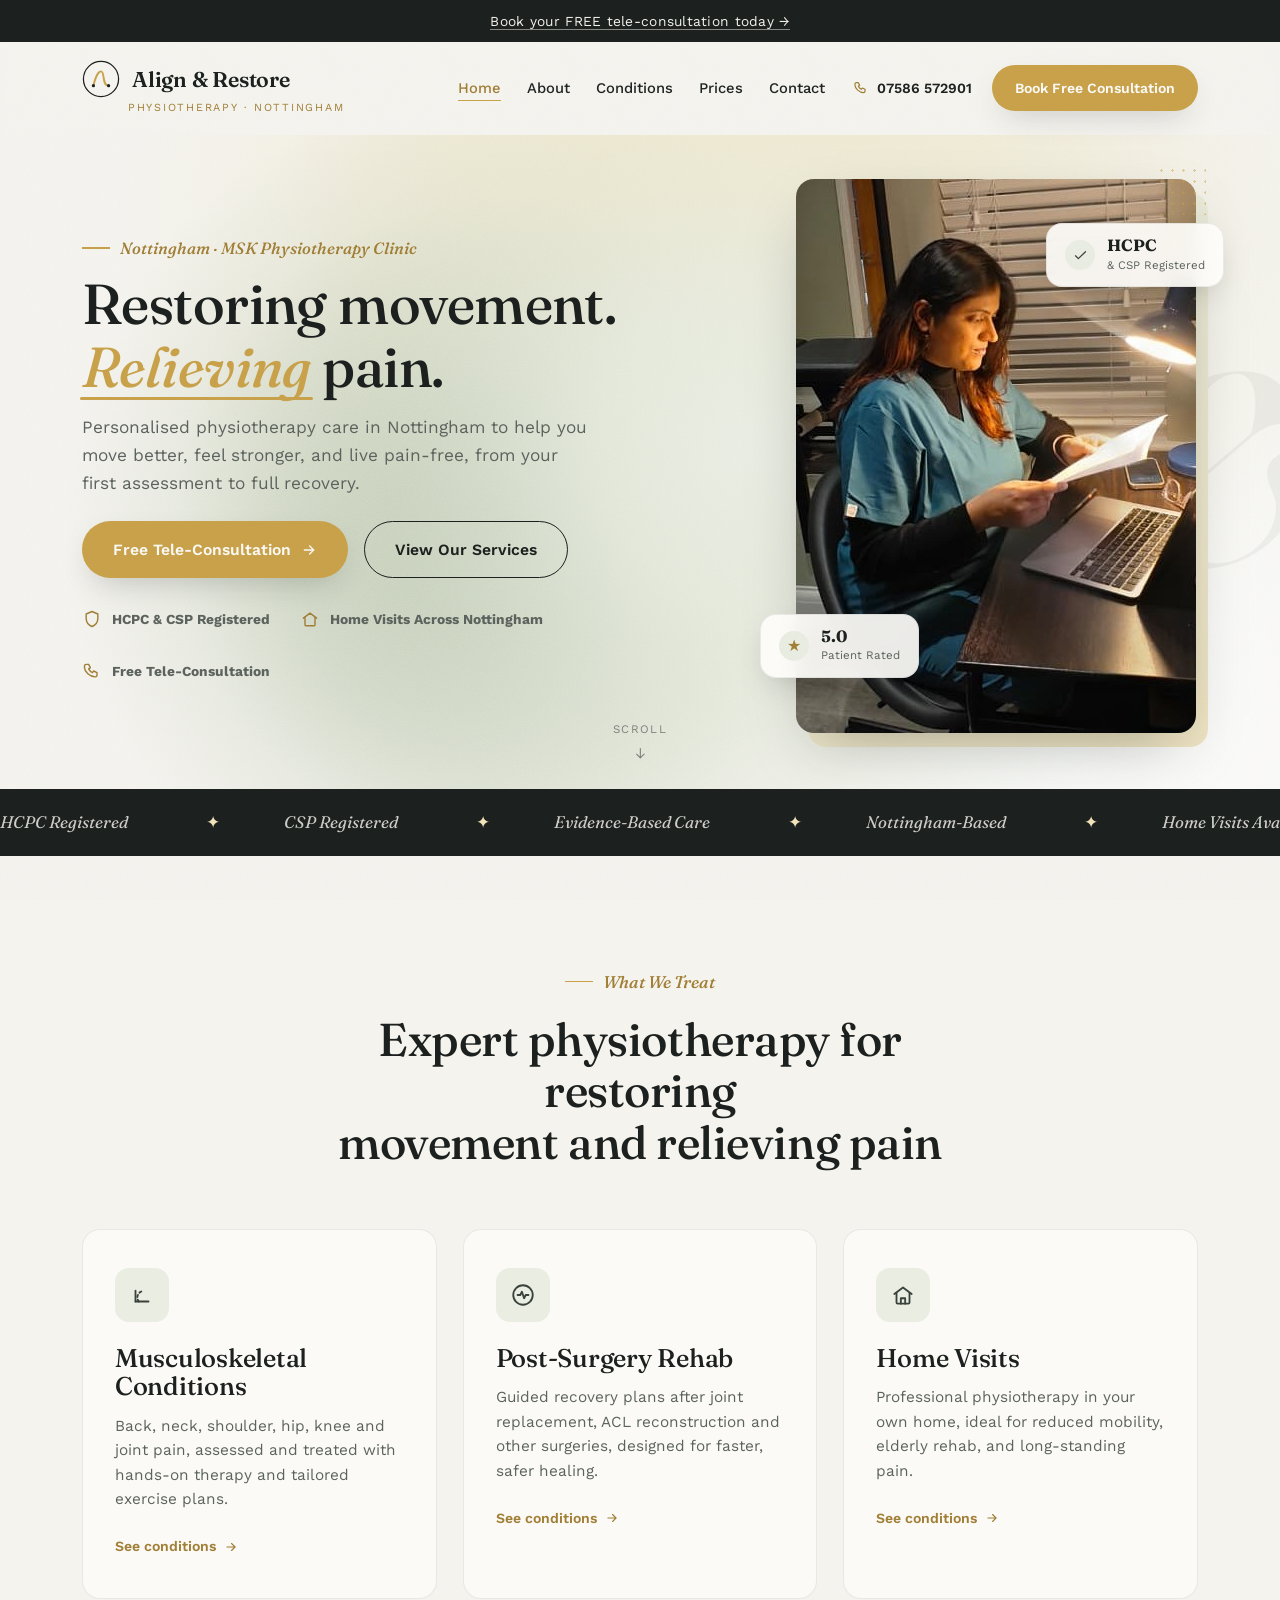
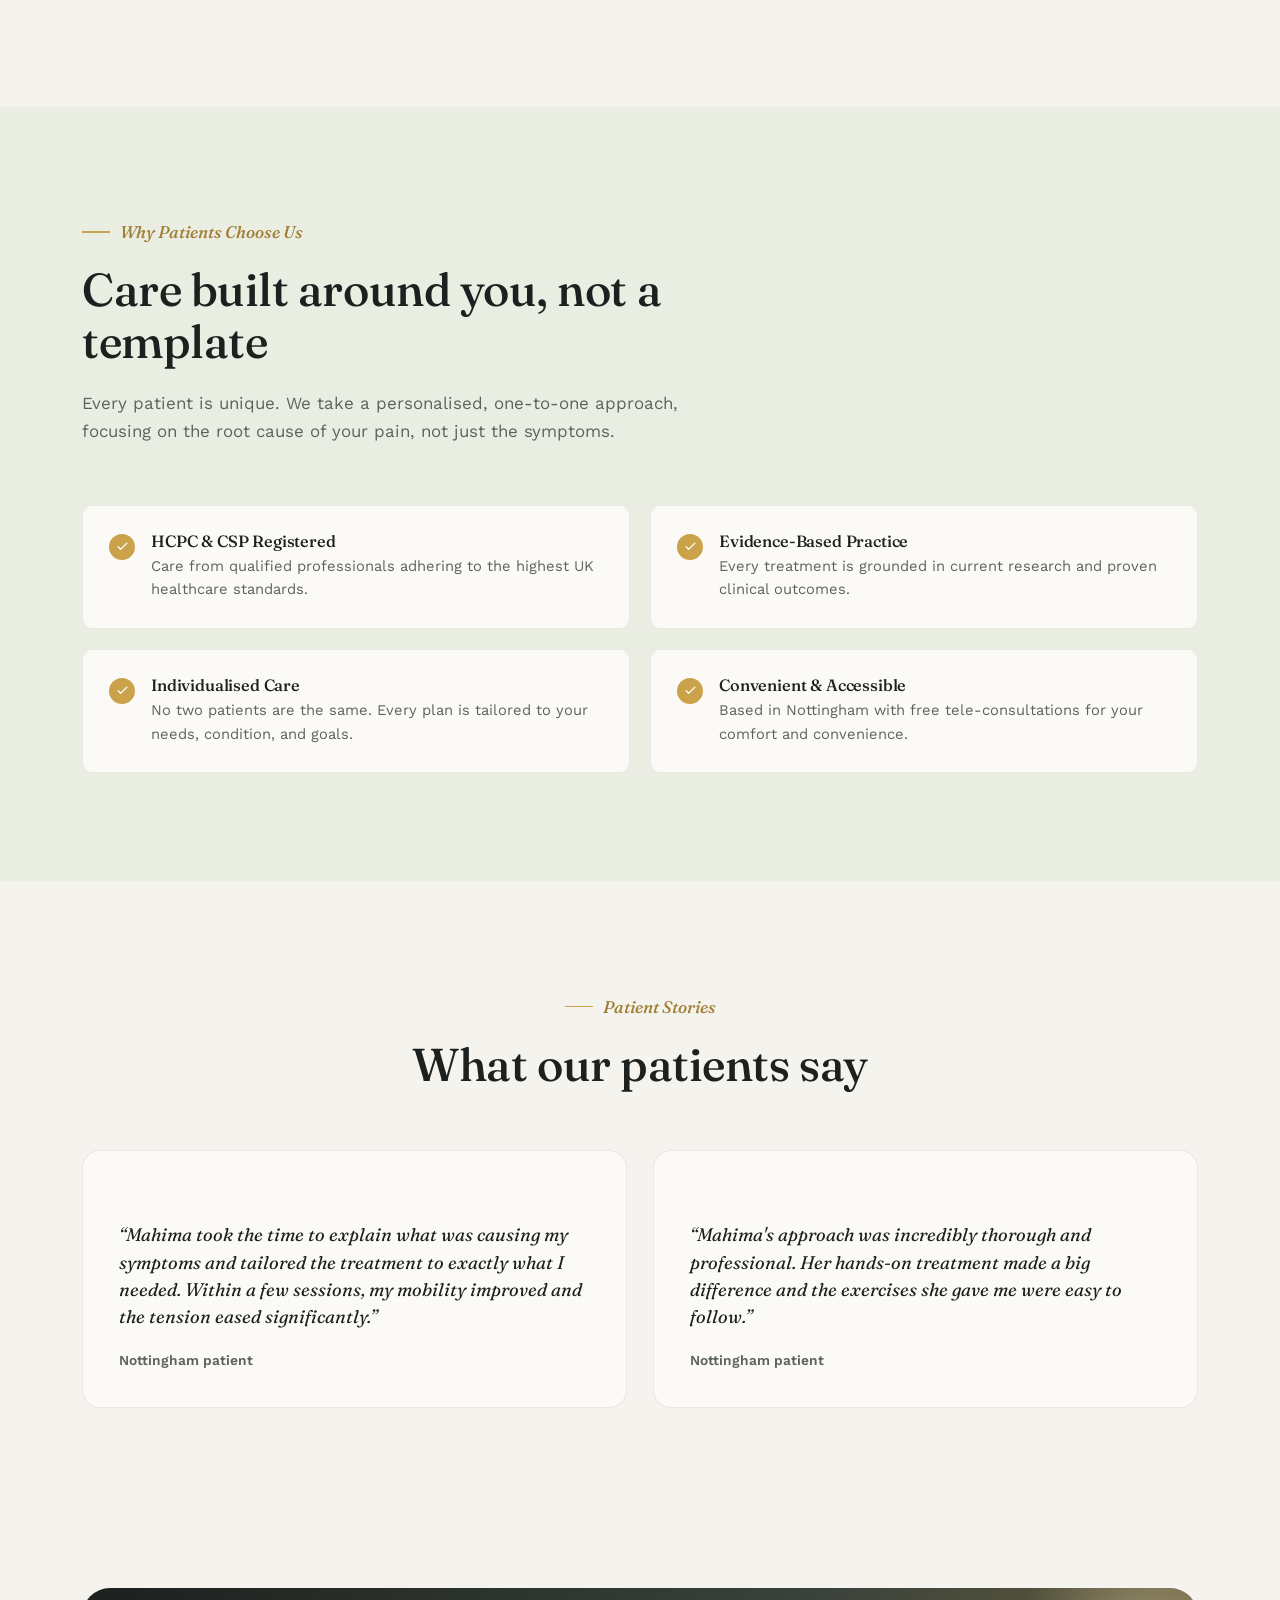
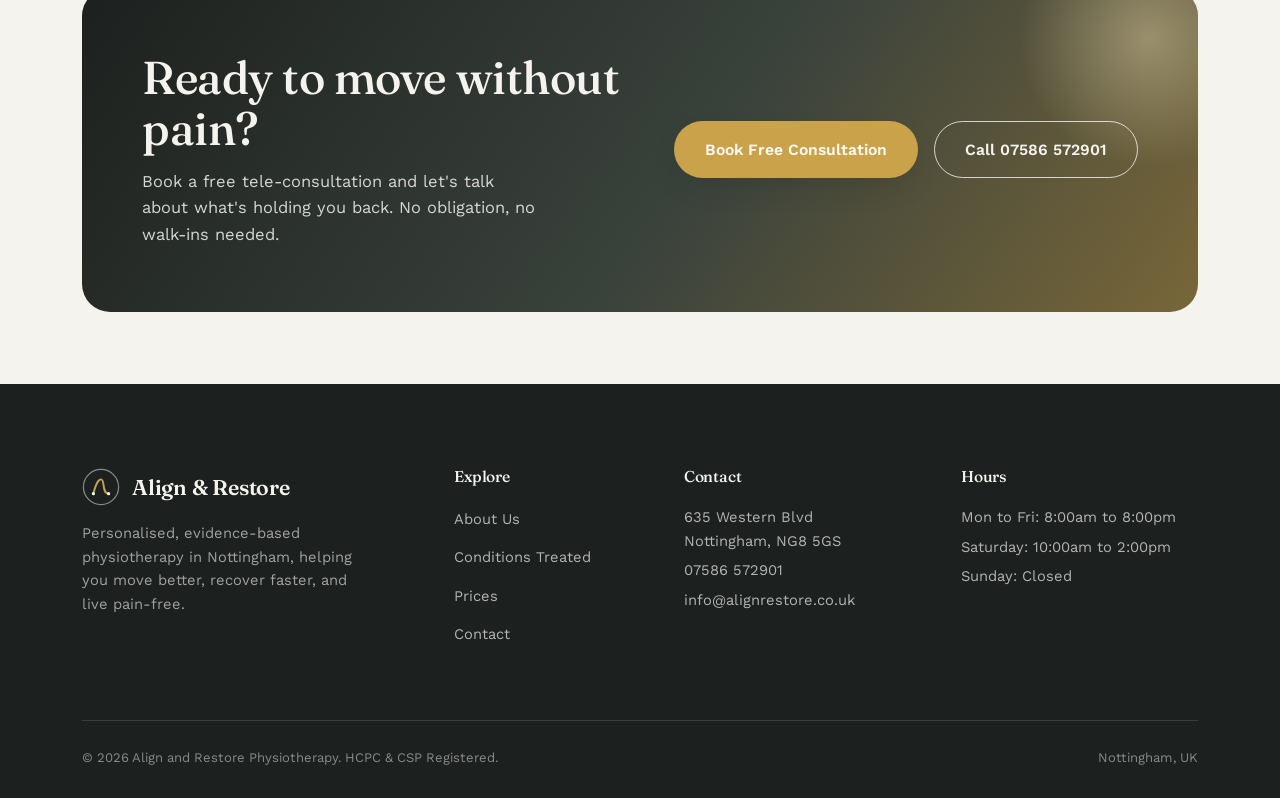
==== commit 8e8a2cec: "Improve mobile responsiveness and nav - Fix sticky header (overflow-x on body was breaking position:" ====
--- a/index.html
+++ b/index.html
@@ -42,6 +42,36 @@
     <button class="nav-toggle" aria-label="Toggle menu" aria-expanded="false"><span></span></button>
   </div>
 </header>
+
+<div class="mobile-nav" id="mobileNav">
+  <div class="mobile-nav-top">
+    <a href="index.html" class="brand-mark">
+      <svg class="brand-glyph" viewBox="0 0 40 40" fill="none" xmlns="http://www.w3.org/2000/svg">
+        <circle cx="20" cy="20" r="18.5" stroke="#1c201e" stroke-width="1.3"/>
+        <path d="M12 27C12 27 15.5 12 20 12C24.5 12 20.5 27 28 27" stroke="#c9a24a" stroke-width="2" stroke-linecap="round"/>
+        <circle cx="12" cy="27" r="1.7" fill="#1c201e"/>
+        <circle cx="28" cy="27" r="1.7" fill="#1c201e"/>
+      </svg>
+      <span class="brand-name">Align &amp; Restore</span>
+    </a>
+    <button class="mobile-nav-close" aria-label="Close menu">
+      <svg viewBox="0 0 24 24" fill="none" stroke="currentColor" stroke-width="1.8" stroke-linecap="round"><path d="M6 6l12 12M18 6L6 18"/></svg>
+    </button>
+  </div>
+  <ul class="mobile-nav-list">
+    <li><a href="index.html">Home</a></li>
+    <li><a href="about.html">About</a></li>
+    <li><a href="conditions.html">Conditions</a></li>
+    <li><a href="prices.html">Prices</a></li>
+    <li><a href="contact.html">Contact</a></li>
+  </ul>
+  <div class="mobile-nav-foot">
+    <a href="tel:07586572901" class="mobile-nav-phone">
+      <svg viewBox="0 0 24 24" fill="none" stroke="currentColor" stroke-width="1.8" stroke-linecap="round" stroke-linejoin="round"><path d="M3 8V6a2 2 0 012-2h3l2 4-2 1.5a10 10 0 004.5 4.5L14 12l4 2v3a2 2 0 01-2 2C9.4 19 3 12.6 3 8z"/></svg>
+      07586 572901
+    </a>
+  </div>
+</div>
 
 <section class="hero">
   <div class="hero-mesh" aria-hidden="true"></div>
@@ -257,6 +287,10 @@
   </div>
 </footer>
 
+<div class="mobile-cta-bar">
+  <a href="contact.html" class="btn btn-clay">Book Free Consultation</a>
+</div>
+
 <script src="js/main.js"></script>
 </body>
 </html>
--- a/css/styles.css
+++ b/css/styles.css
@@ -33,7 +33,7 @@
 }
 
 *, *::before, *::after{ box-sizing: border-box; }
-html{ scroll-behavior: smooth; }
+html{ scroll-behavior: smooth; overflow-x: hidden; }
 body{
   margin: 0;
   background: var(--paper);
@@ -42,7 +42,6 @@
   font-size: 16.5px;
   line-height: 1.6;
   -webkit-font-smoothing: antialiased;
-  overflow-x: hidden;
 }
 
 /* subtle grain texture over the whole page */
@@ -261,22 +260,84 @@
   .nav-links, .nav-cta .nav-phone{ display: none; }
   .nav-toggle{ display: flex; }
   .brand-tag{ display: none; }
-  .site-header.menu-open .nav{
-    position: fixed; inset: 72px 0 0 0;
-    background: var(--paper);
-    flex-direction: column;
-    align-items: flex-start;
-    padding: 30px 32px;
-    gap: 26px;
-    overflow-y: auto;
-  }
-  .site-header.menu-open .nav-links{
-    display: flex; flex-direction: column; gap: 22px; width: 100%;
-  }
-  .site-header.menu-open .nav-links a{ font-size: 1.3rem; }
-  .site-header.menu-open .nav-cta{ width: 100%; }
-  .site-header.menu-open .nav-cta .nav-phone{ display: none; }
-  .site-header.menu-open .nav-cta .btn-clay{ width: 100%; justify-content: center; }
+}
+
+/* ---------- Mobile nav drawer ---------- */
+.mobile-nav{
+  position: fixed;
+  inset: 0;
+  z-index: 200;
+  background: var(--paper);
+  display: flex;
+  flex-direction: column;
+  padding: 20px 28px 32px;
+  transform: translateX(100%);
+  transition: transform .5s var(--ease);
+  overflow-y: auto;
+}
+.mobile-nav.is-open{ transform: translateX(0); }
+.mobile-nav-top{ display: flex; align-items: center; justify-content: space-between; }
+.mobile-nav-top .brand-mark{ display: flex; align-items: center; gap: 12px; }
+.mobile-nav-top .brand-glyph{ width: 34px; height: 34px; }
+.mobile-nav-top .brand-name{ font-family: 'Fraunces', serif; font-weight: 600; font-size: 1.2rem; color: var(--forest-deep); }
+.mobile-nav-close{
+  width: 40px; height: 40px;
+  display: flex; align-items: center; justify-content: center;
+  background: none;
+  border: 1.5px solid var(--line);
+  border-radius: 50%;
+  color: var(--forest-deep);
+  flex-shrink: 0;
+  transition: border-color .3s, background .3s, transform .3s var(--ease);
+}
+.mobile-nav-close svg{ width: 17px; height: 17px; }
+.mobile-nav-close:hover{ border-color: var(--clay); background: var(--sage-pale); transform: rotate(90deg); }
+.mobile-nav-list{ display: flex; flex-direction: column; margin-top: 22px; }
+.mobile-nav-list li{ border-bottom: 1px solid var(--line-soft); }
+.mobile-nav-list a{
+  display: block;
+  padding: 17px 2px;
+  font-family: 'Fraunces', serif;
+  font-size: 1.5rem;
+  font-weight: 500;
+  color: var(--forest-deep);
+  opacity: 0;
+  transform: translateY(14px);
+  transition: opacity .5s var(--ease), transform .5s var(--ease), color .3s;
+}
+.mobile-nav.is-open .mobile-nav-list a{ opacity: 1; transform: translateY(0); }
+.mobile-nav.is-open .mobile-nav-list li:nth-child(1) a{ transition-delay: .08s; }
+.mobile-nav.is-open .mobile-nav-list li:nth-child(2) a{ transition-delay: .13s; }
+.mobile-nav.is-open .mobile-nav-list li:nth-child(3) a{ transition-delay: .18s; }
+.mobile-nav.is-open .mobile-nav-list li:nth-child(4) a{ transition-delay: .23s; }
+.mobile-nav.is-open .mobile-nav-list li:nth-child(5) a{ transition-delay: .28s; }
+.mobile-nav-list a.active{ color: var(--clay-deep); }
+.mobile-nav-foot{ margin-top: auto; padding-top: 26px; display: flex; flex-direction: column; gap: 16px; }
+.mobile-nav-phone{ display: flex; align-items: center; gap: 10px; font-size: 0.98rem; font-weight: 600; color: var(--forest-deep); }
+.mobile-nav-phone svg{ width: 18px; height: 18px; color: var(--clay-deep); flex-shrink: 0; }
+@media (min-width: 981px){ .mobile-nav{ display: none; } }
+
+/* ---------- Mobile floating CTA bar ---------- */
+.mobile-cta-bar{
+  display: none;
+  position: fixed;
+  left: 0; right: 0; bottom: 0;
+  z-index: 150;
+  padding: 12px 16px calc(12px + env(safe-area-inset-bottom, 0px));
+  background: rgba(244,243,238,0.94);
+  backdrop-filter: blur(10px);
+  border-top: 1px solid var(--line-soft);
+  box-shadow: 0 -10px 26px -14px rgba(28,32,30,0.28);
+}
+.mobile-cta-bar .btn{ width: 100%; justify-content: center; }
+@media (max-width: 980px){
+  .mobile-cta-bar{ display: block; }
+  body:has(.mobile-cta-bar){ padding-bottom: 82px; }
+}
+@media (prefers-reduced-motion: reduce){
+  .mobile-nav{ transition: none; }
+  .mobile-nav-list a{ transition: none; opacity: 1; transform: none; }
+  .mobile-nav-close:hover{ transform: none; }
 }
 
 /* ---------- Hero ---------- */
@@ -519,6 +580,7 @@
   grid-template-columns: repeat(3, 1fr);
   gap: 26px;
 }
+.card-grid--wide{ grid-template-columns: repeat(4, 1fr); }
 .service-card{
   background: var(--cream-card);
   border: 1px solid var(--line-soft);
@@ -977,7 +1039,13 @@
 /* ---------- Responsive ---------- */
 @media (max-width: 980px){
   .hero-grid{ grid-template-columns: 1fr; }
-  .hero-art{ order: -1; max-width: 280px; margin: 0 auto 16px; transform: none; }
+  .hero-grid > [data-reveal-group]{ display: contents; }
+  .hero-grid .eyebrow{ order: 1; }
+  .hero-grid h1{ order: 2; }
+  .hero-grid .hero-lede{ order: 3; }
+  .hero-grid .hero-ctas{ order: 4; }
+  .hero-art{ order: 5; max-width: 280px; margin: 20px auto; transform: none; }
+  .hero-grid .hero-trust{ order: 6; }
   .card-grid{ grid-template-columns: 1fr 1fr; }
   .footer-grid{ grid-template-columns: 1fr 1fr; }
   .contact-grid{ grid-template-columns: 1fr; }
@@ -989,11 +1057,37 @@
 }
 @media (max-width: 640px){
   .wrap{ padding: 0 20px; }
-  .section{ padding: 76px 0; }
+  .section{ padding: 64px 0; }
+  .section--tight{ padding: 48px 0; }
   .card-grid{ grid-template-columns: 1fr; }
   .cta-band{ flex-direction: column; align-items: flex-start; padding: 40px 28px; }
+  .cta-band-actions{ width: 100%; flex-direction: column; }
+  .cta-band-actions .btn{ width: 100%; justify-content: center; }
   .form-row{ grid-template-columns: 1fr; }
   .condition-list{ grid-template-columns: 1fr; }
   .footer-grid{ grid-template-columns: 1fr; gap: 34px; }
   .footer-bottom{ flex-direction: column; align-items: flex-start; }
-}
+
+  .steps{ gap: 22px; }
+  .value-item, .testi-card{ padding: 22px; }
+  .contact-info-card, .form-card{ padding: 28px 24px; }
+  .home-visit-panel{ padding: 32px 24px; }
+  .hours-card{ padding: 28px 24px; }
+  .split-panel{ margin-top: 56px; gap: 24px; }
+  .tab-panel-inner{ padding: 28px 20px; }
+  .faq-a-inner{ padding: 0 4px 22px; }
+  .faq-q{ font-size: 1.02rem; gap: 14px; }
+
+  .price-table td{ padding: 16px 4px; }
+  .price-name{ font-size: 0.96rem; }
+  .price-duration{ font-size: 0.8rem; }
+  .price-amount{ font-size: 0.94rem; width: 88px; }
+
+  .hero{ padding: 32px 0 40px; }
+  .hero-ctas{ flex-direction: column; }
+  .hero-ctas .btn{ width: 100%; justify-content: center; }
+  .hero-trust{ gap: 16px 22px; }
+
+  .trust-track span{ font-size: 0.9rem; }
+  .trust-track{ gap: 40px; }
+}
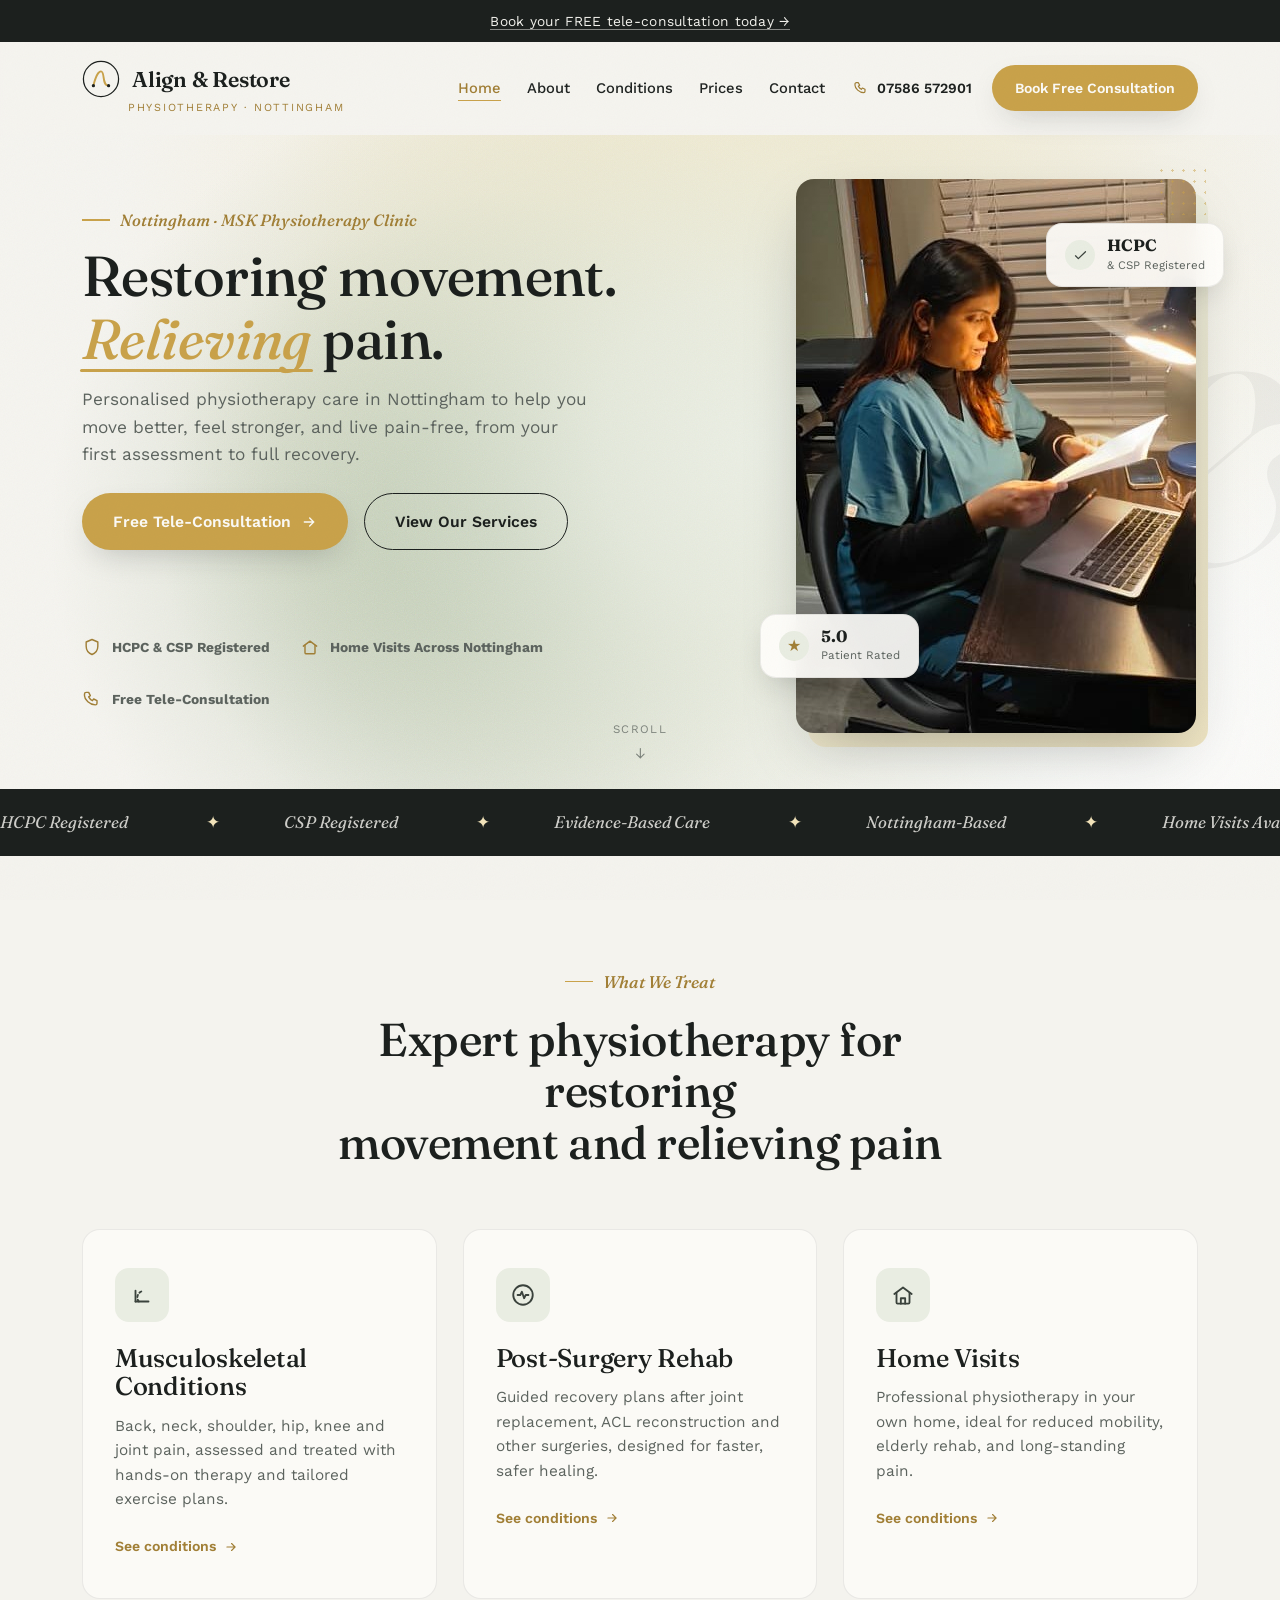
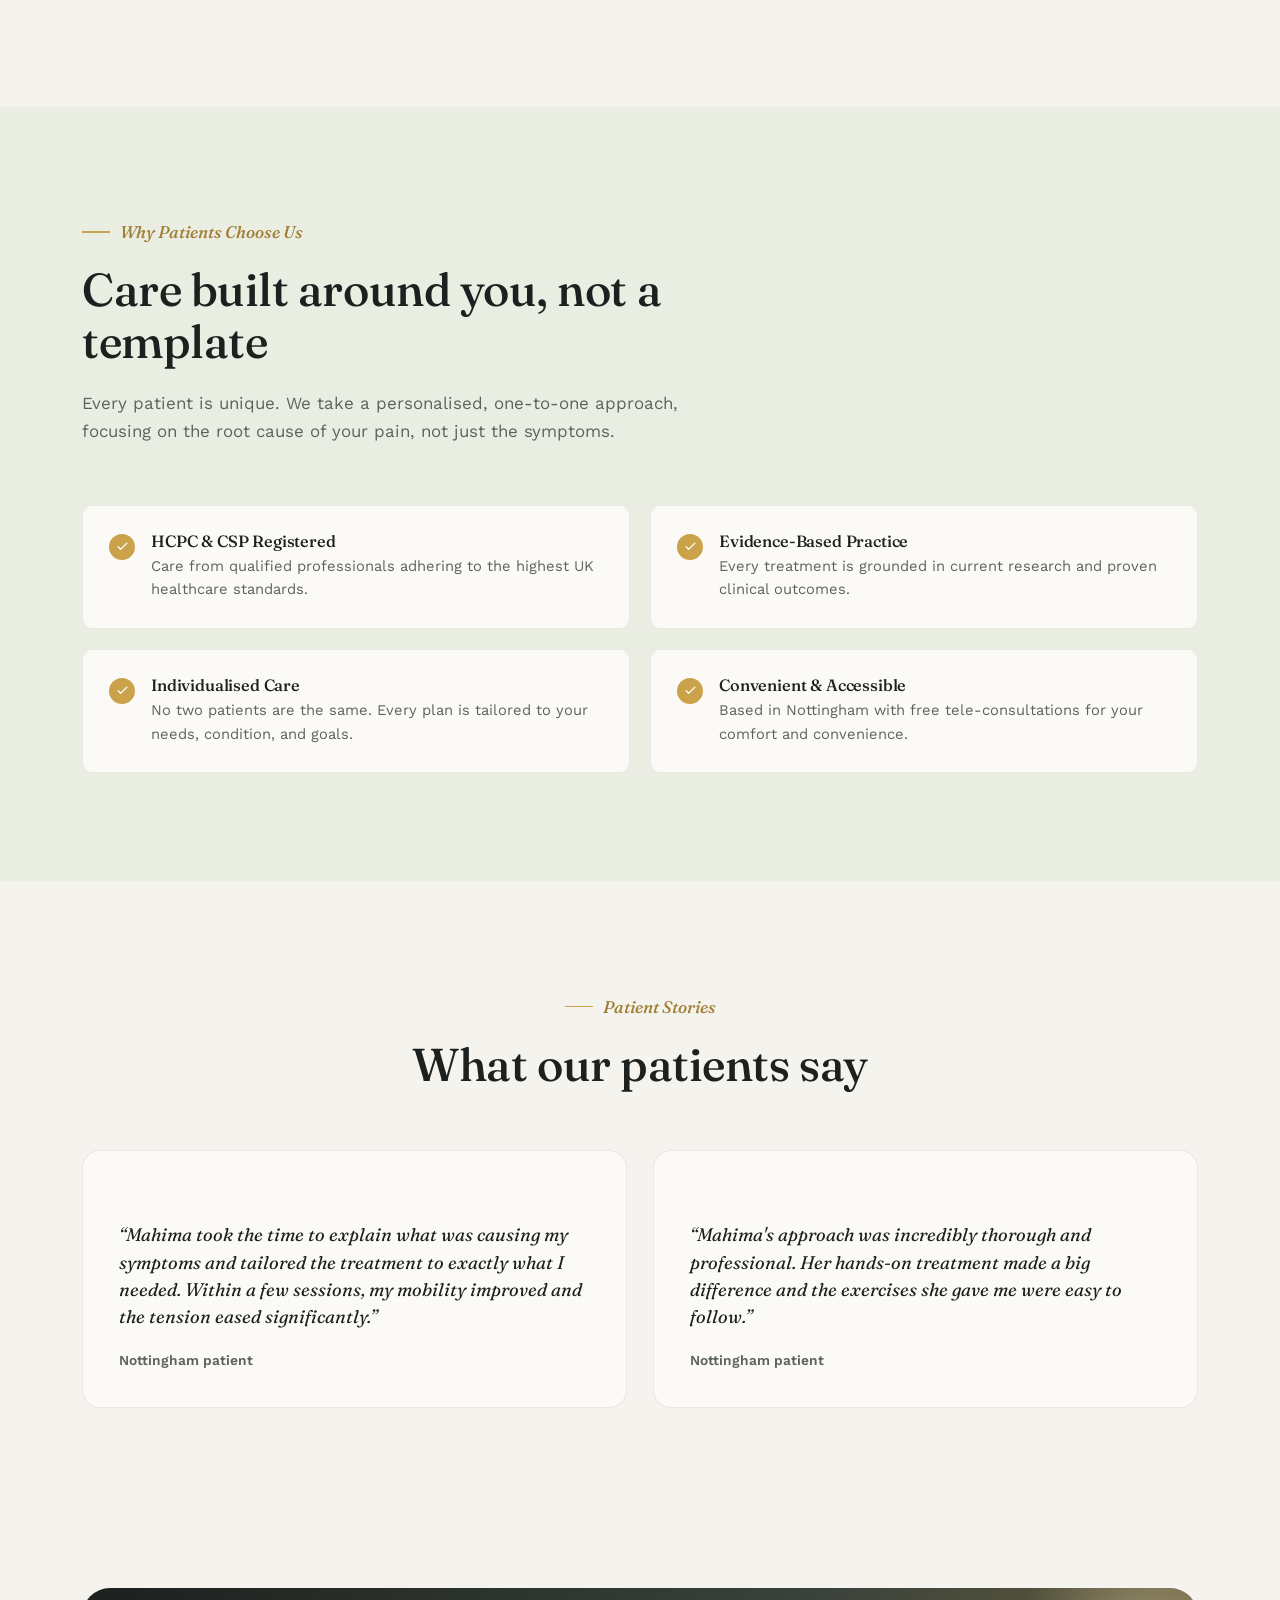
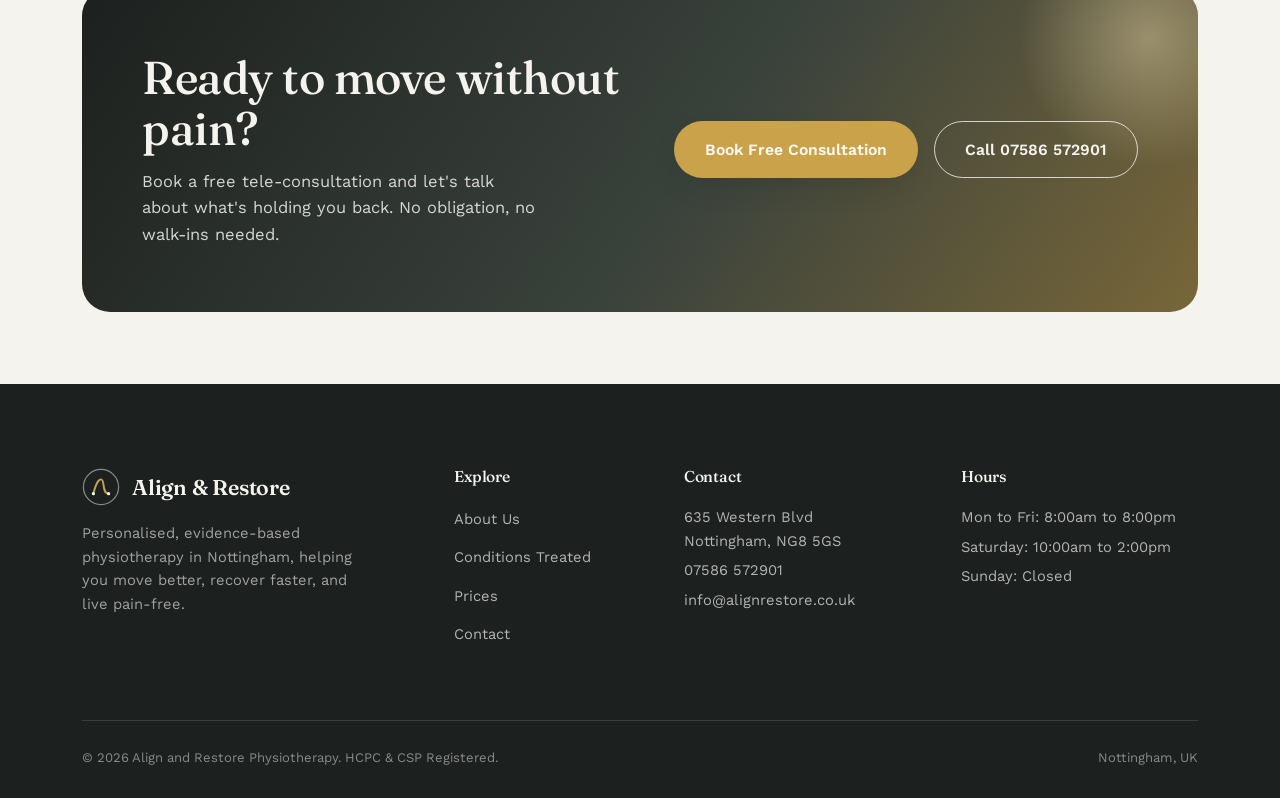
==== commit 1966c6c1: "Fix mobile nav CTA leak and invisible hero text - Hide the whole nav-cta (not just the phone) on mob" ====
--- a/index.html
+++ b/index.html
@@ -88,20 +88,6 @@
         </a>
         <a href="conditions.html" class="btn btn-outline">View Our Services</a>
       </div>
-      <div class="hero-trust" data-reveal-item>
-        <div class="hero-trust-item">
-          <svg viewBox="0 0 24 24" fill="none" stroke="currentColor" stroke-width="1.7" stroke-linecap="round" stroke-linejoin="round"><path d="M12 3l7 3v5c0 5-3.5 8.5-7 10-3.5-1.5-7-5-7-10V6l7-3z"/></svg>
-          HCPC &amp; CSP Registered
-        </div>
-        <div class="hero-trust-item">
-          <svg viewBox="0 0 24 24" fill="none" stroke="currentColor" stroke-width="1.7" stroke-linecap="round" stroke-linejoin="round"><path d="M4 11l8-6 8 6"/><path d="M6 10v9a1 1 0 001 1h10a1 1 0 001-1v-9"/></svg>
-          Home Visits Across Nottingham
-        </div>
-        <div class="hero-trust-item">
-          <svg viewBox="0 0 24 24" fill="none" stroke="currentColor" stroke-width="1.7" stroke-linecap="round" stroke-linejoin="round"><path d="M3 8V6a2 2 0 012-2h3l2 4-2 1.5a10 10 0 004.5 4.5L14 12l4 2v3a2 2 0 01-2 2C9.4 19 3 12.6 3 8z"/></svg>
-          Free Tele-Consultation
-        </div>
-      </div>
     </div>
     <div class="hero-art" data-reveal>
       <div class="hero-photo-frame">
@@ -116,6 +102,20 @@
       <div class="hero-badge hero-badge--cert" style="--bi:1">
         <span class="hero-badge-icon"><svg viewBox="0 0 24 24" fill="none" stroke="currentColor" stroke-width="2" stroke-linecap="round" stroke-linejoin="round"><path d="M4 12.5l4.5 4.5L20 6"/></svg></span>
         <div><strong>HCPC</strong><small>&amp; CSP Registered</small></div>
+      </div>
+    </div>
+    <div class="hero-trust" data-reveal>
+      <div class="hero-trust-item">
+        <svg viewBox="0 0 24 24" fill="none" stroke="currentColor" stroke-width="1.7" stroke-linecap="round" stroke-linejoin="round"><path d="M12 3l7 3v5c0 5-3.5 8.5-7 10-3.5-1.5-7-5-7-10V6l7-3z"/></svg>
+        HCPC &amp; CSP Registered
+      </div>
+      <div class="hero-trust-item">
+        <svg viewBox="0 0 24 24" fill="none" stroke="currentColor" stroke-width="1.7" stroke-linecap="round" stroke-linejoin="round"><path d="M4 11l8-6 8 6"/><path d="M6 10v9a1 1 0 001 1h10a1 1 0 001-1v-9"/></svg>
+        Home Visits Across Nottingham
+      </div>
+      <div class="hero-trust-item">
+        <svg viewBox="0 0 24 24" fill="none" stroke="currentColor" stroke-width="1.7" stroke-linecap="round" stroke-linejoin="round"><path d="M3 8V6a2 2 0 012-2h3l2 4-2 1.5a10 10 0 004.5 4.5L14 12l4 2v3a2 2 0 01-2 2C9.4 19 3 12.6 3 8z"/></svg>
+        Free Tele-Consultation
       </div>
     </div>
   </div>
--- a/css/styles.css
+++ b/css/styles.css
@@ -257,7 +257,7 @@
   .nav-phone{ display: none; }
 }
 @media (max-width: 980px){
-  .nav-links, .nav-cta .nav-phone{ display: none; }
+  .nav-links, .nav-cta{ display: none; }
   .nav-toggle{ display: flex; }
   .brand-tag{ display: none; }
 }
@@ -382,9 +382,14 @@
   z-index: 1;
   display: grid;
   grid-template-columns: 1.25fr 0.75fr;
-  gap: 40px;
+  grid-template-areas: "text art" "trust art";
+  column-gap: 40px;
+  row-gap: 10px;
   align-items: center;
 }
+.hero-grid > [data-reveal-group]{ grid-area: text; }
+.hero-art{ grid-area: art; }
+.hero-grid .hero-trust{ grid-area: trust; }
 .hero .eyebrow{ margin-bottom: 0.7em; }
 .hero h1{ margin-bottom: 0.28em; font-size: clamp(2.2rem, 4.4vw, 3.6rem); }
 .hero-word{
@@ -1038,14 +1043,8 @@
 
 /* ---------- Responsive ---------- */
 @media (max-width: 980px){
-  .hero-grid{ grid-template-columns: 1fr; }
-  .hero-grid > [data-reveal-group]{ display: contents; }
-  .hero-grid .eyebrow{ order: 1; }
-  .hero-grid h1{ order: 2; }
-  .hero-grid .hero-lede{ order: 3; }
-  .hero-grid .hero-ctas{ order: 4; }
-  .hero-art{ order: 5; max-width: 280px; margin: 20px auto; transform: none; }
-  .hero-grid .hero-trust{ order: 6; }
+  .hero-grid{ grid-template-columns: 1fr; grid-template-areas: "text" "art" "trust"; row-gap: 4px; }
+  .hero-art{ max-width: 280px; margin: 20px auto; transform: none; }
   .card-grid{ grid-template-columns: 1fr 1fr; }
   .footer-grid{ grid-template-columns: 1fr 1fr; }
   .contact-grid{ grid-template-columns: 1fr; }
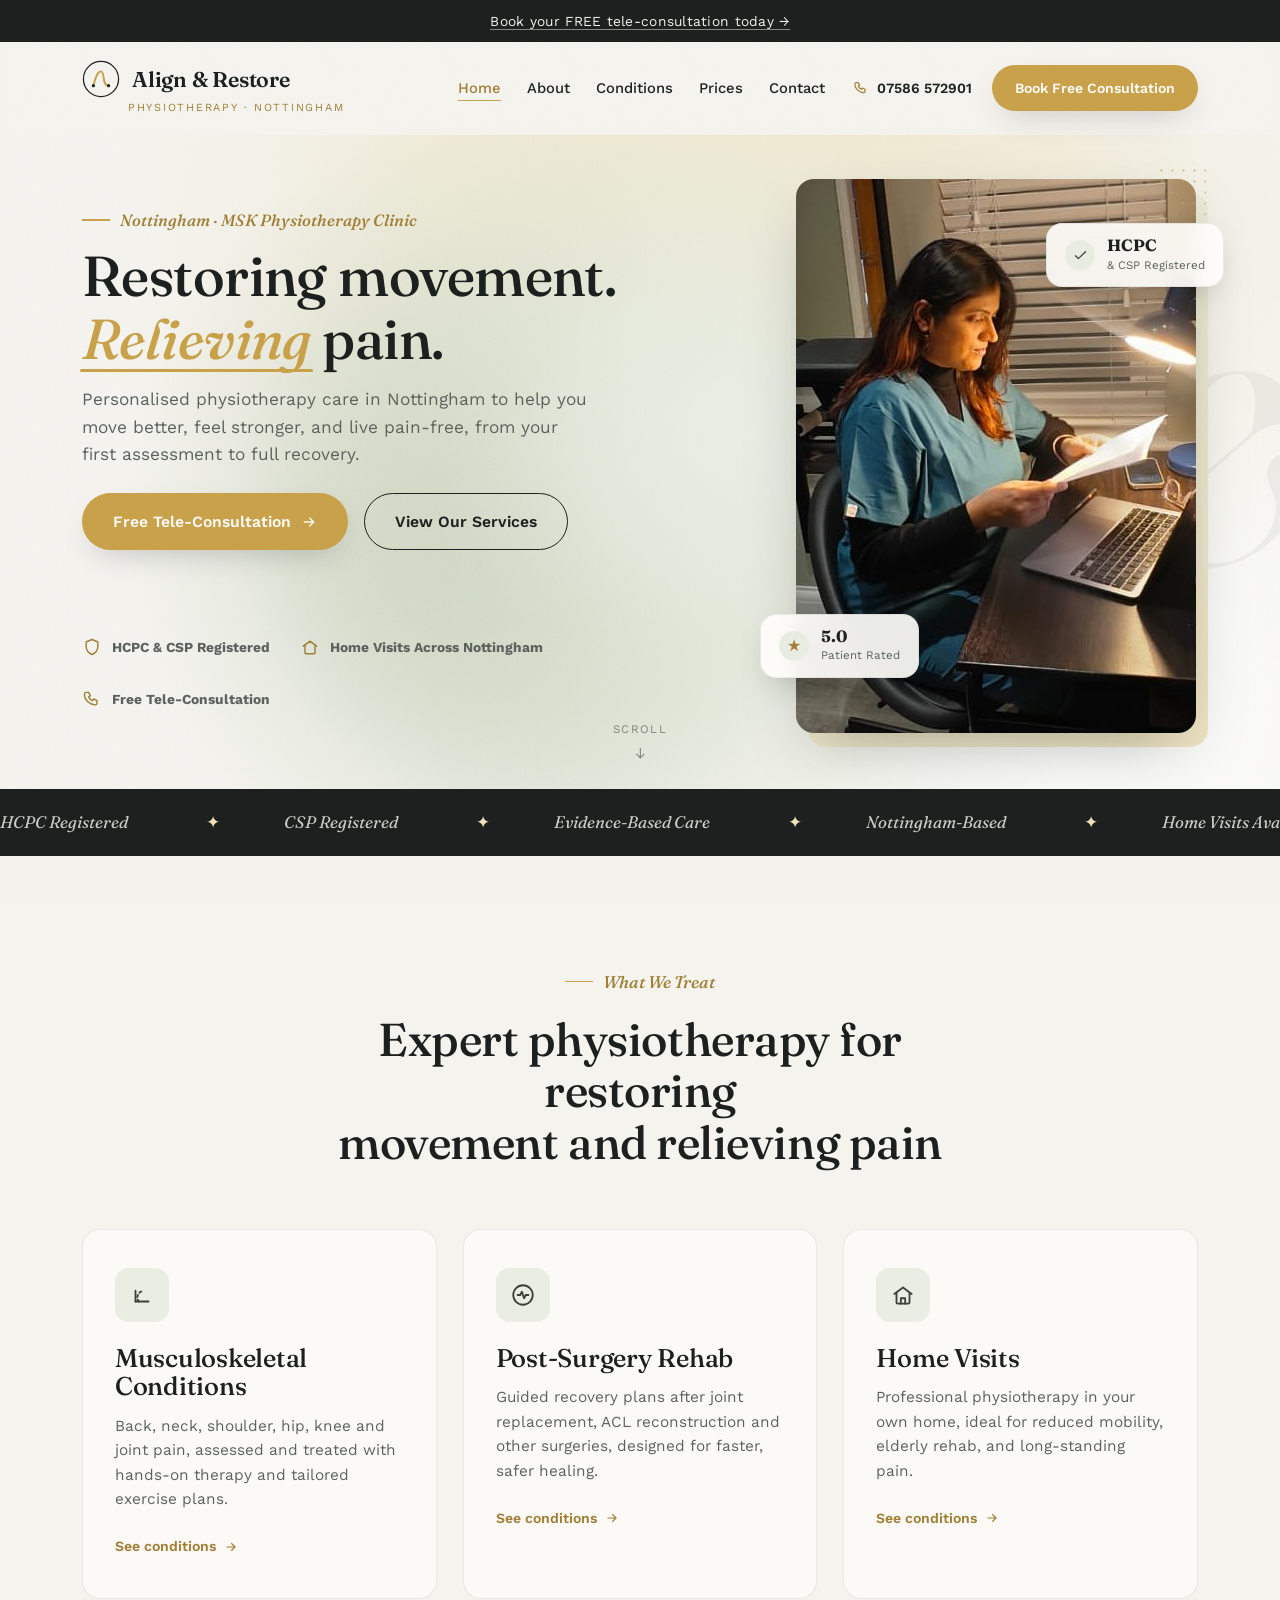
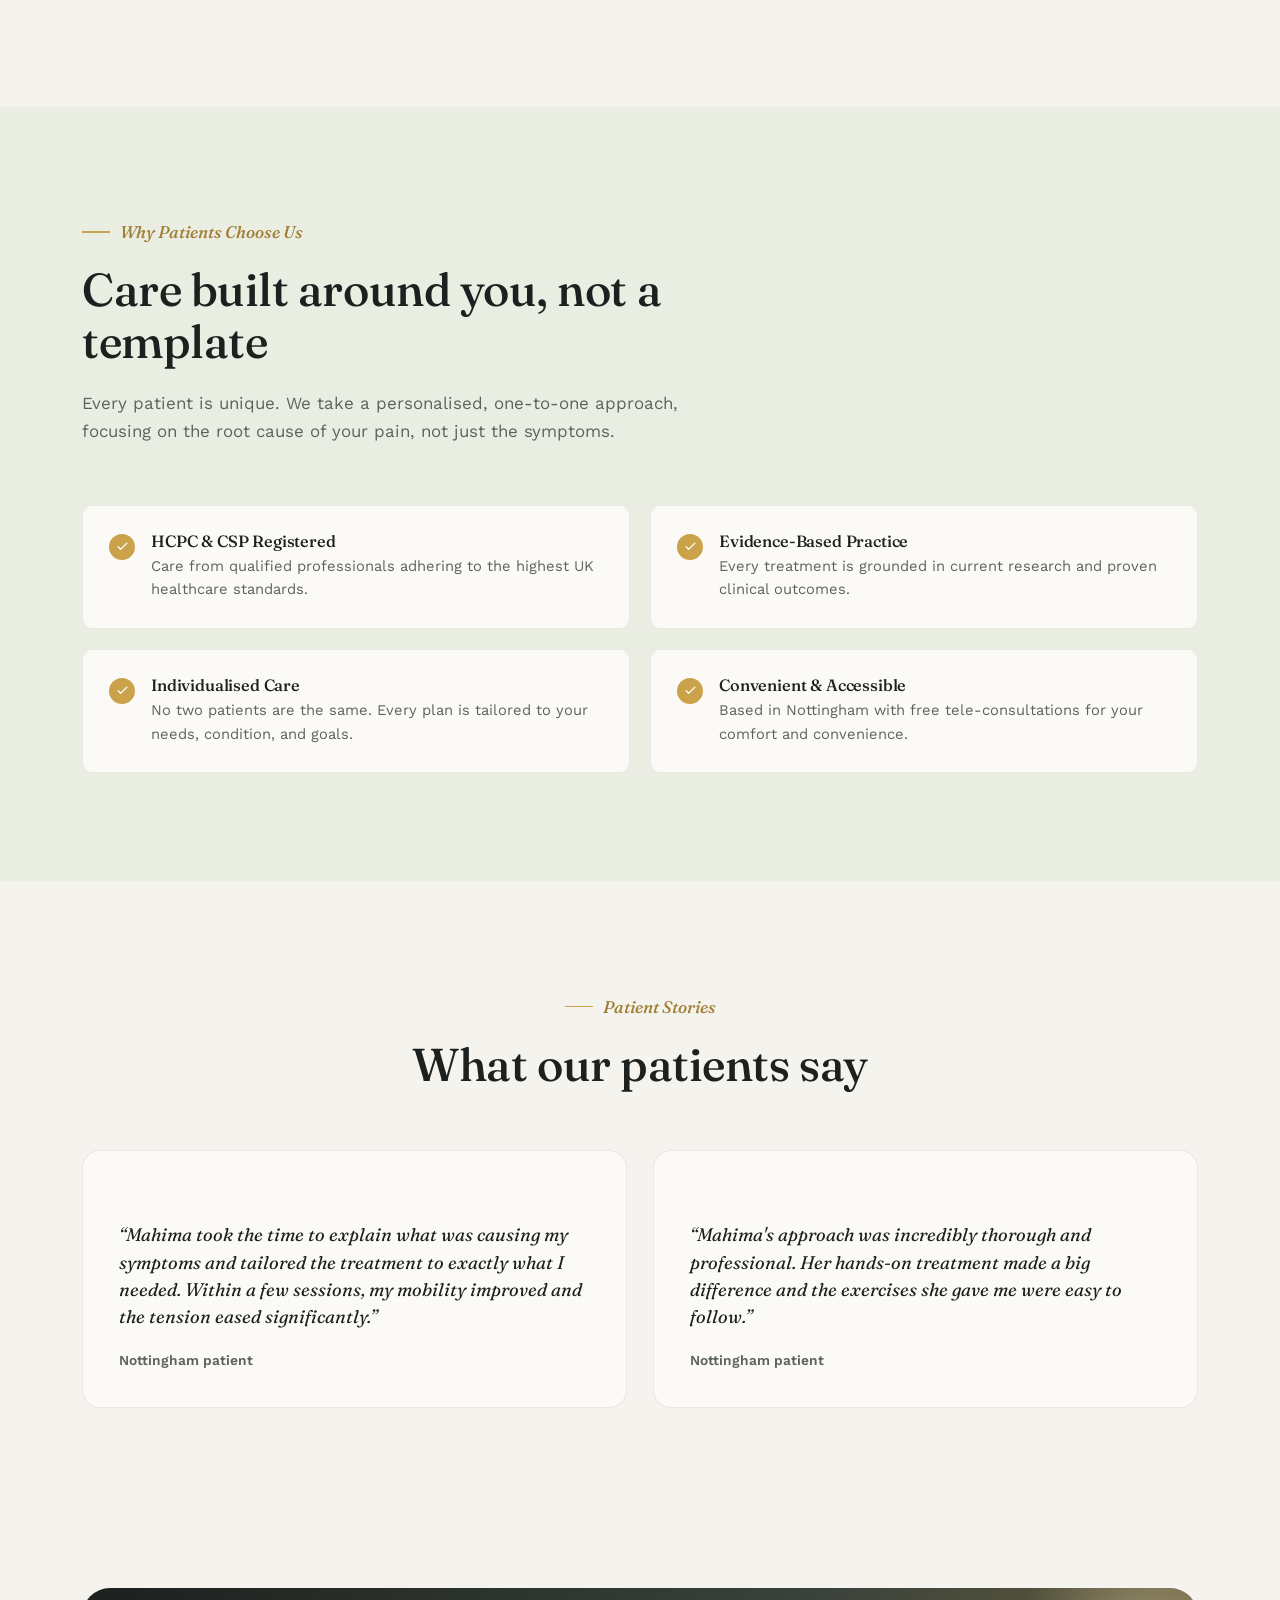
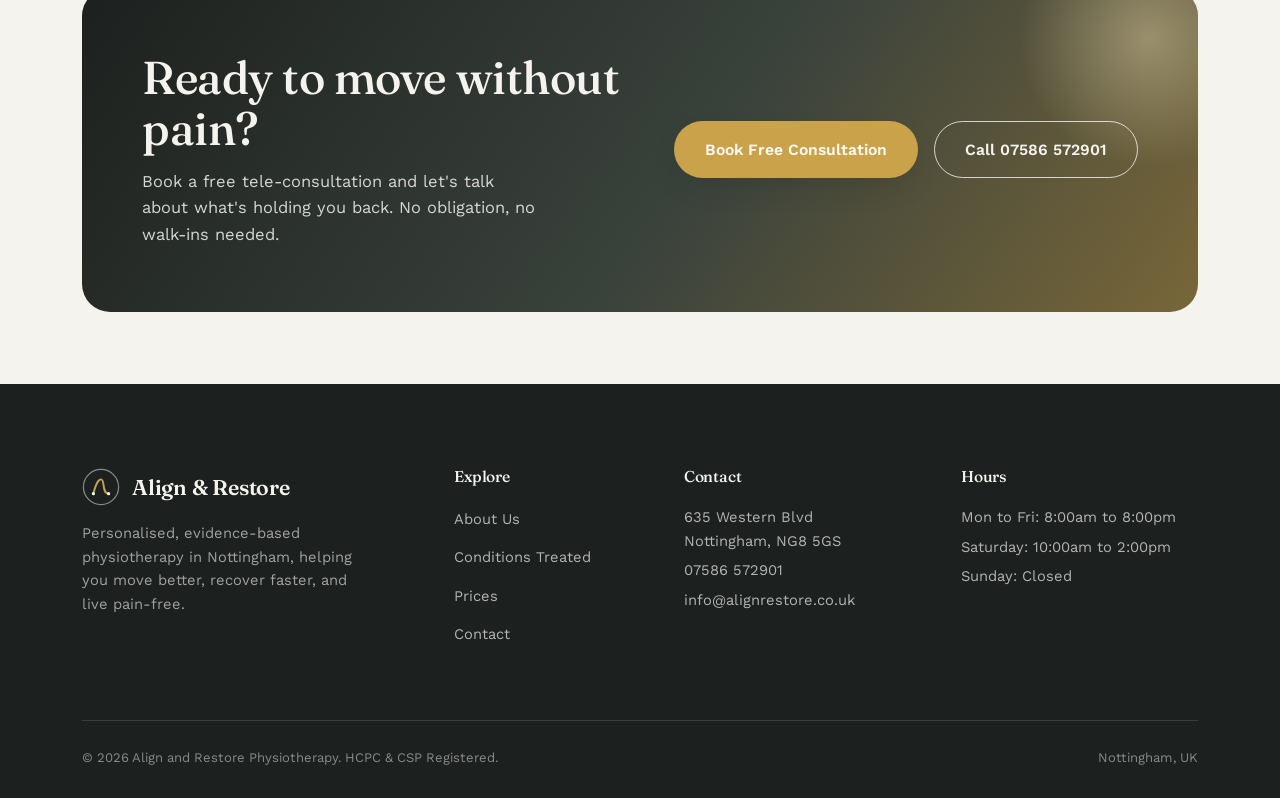
==== commit caa10be1: "Remove sticky mobile Book Free Consultation bar Dropped per feedback - mobile users can still book v" ====
--- a/index.html
+++ b/index.html
@@ -287,9 +287,6 @@
   </div>
 </footer>
 
-<div class="mobile-cta-bar">
-  <a href="contact.html" class="btn btn-clay">Book Free Consultation</a>
-</div>
 
 <script src="js/main.js"></script>
 </body>
--- a/css/styles.css
+++ b/css/styles.css
@@ -316,24 +316,6 @@
 .mobile-nav-phone{ display: flex; align-items: center; gap: 10px; font-size: 0.98rem; font-weight: 600; color: var(--forest-deep); }
 .mobile-nav-phone svg{ width: 18px; height: 18px; color: var(--clay-deep); flex-shrink: 0; }
 @media (min-width: 981px){ .mobile-nav{ display: none; } }
-
-/* ---------- Mobile floating CTA bar ---------- */
-.mobile-cta-bar{
-  display: none;
-  position: fixed;
-  left: 0; right: 0; bottom: 0;
-  z-index: 150;
-  padding: 12px 16px calc(12px + env(safe-area-inset-bottom, 0px));
-  background: rgba(244,243,238,0.94);
-  backdrop-filter: blur(10px);
-  border-top: 1px solid var(--line-soft);
-  box-shadow: 0 -10px 26px -14px rgba(28,32,30,0.28);
-}
-.mobile-cta-bar .btn{ width: 100%; justify-content: center; }
-@media (max-width: 980px){
-  .mobile-cta-bar{ display: block; }
-  body:has(.mobile-cta-bar){ padding-bottom: 82px; }
-}
 @media (prefers-reduced-motion: reduce){
   .mobile-nav{ transition: none; }
   .mobile-nav-list a{ transition: none; opacity: 1; transform: none; }
